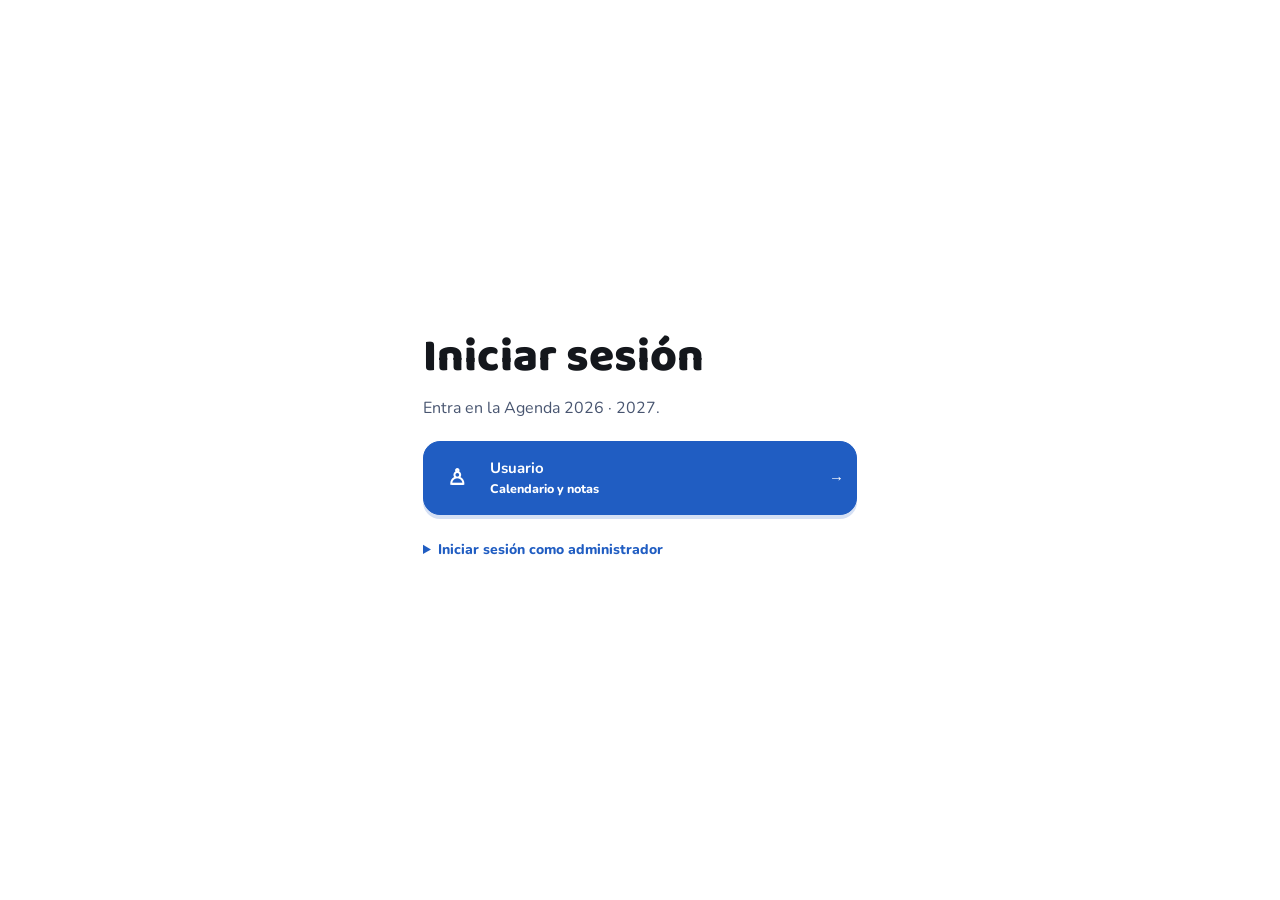
==== index.html @ b5e2aaa5 "Coloca los archivos de la agenda web en la raíz" ====
<!DOCTYPE html>
<html lang="es">
<head>
<meta charset="UTF-8">
<meta name="viewport" content="width=device-width, initial-scale=1.0, viewport-fit=cover">
<link rel="manifest" href="./manifest.webmanifest">
<link rel="apple-touch-icon" href="./icons/apple-touch-icon.png">
<meta name="theme-color" content="#F3F5FB">
<title>Agenda 2026 · 2027</title>
<link rel="preconnect" href="https://fonts.googleapis.com">
<link href="https://fonts.googleapis.com/css2?family=Baloo+2:wght@600;700;800&family=Nunito:wght@500;600;700;800;900&display=swap" rel="stylesheet">
<style>
  :root{
    --bg:#F3F5FB;
    --bg-2:#EAF1FC;
    --card:#FFFFFF;
    --ink:#14171C;
    --ink-soft:#767E8C;
    --border:#E8EAF1;
    --blue:#2E9EFF;
    --blue-dark:#1C86E6;
    --blue-tint:#DFF0FF;
    --yellow:#FFC94D;
    --red:#FF5B52;
    --green:#34C77B;
    --pink-tag-bg:#FFE2E0;
    --pink-tag-text:#D8493D;
    --green-tag-bg:#DCF6E7;
    --green-tag-text:#1E9A58;
    --r-pill:999px;
    --font-display:'Baloo 2', sans-serif;
    --font-body:'Nunito', sans-serif;
    color-scheme: light;
  }
  *{box-sizing:border-box; -webkit-tap-highlight-color: transparent;}
  html,body{margin:0;padding:0;height:100%;overflow:hidden;font-family:var(--font-body);}
  #app{
    position:relative; width:100%; height:100vh; height:100dvh; max-width:900px; margin:0 auto;
    background:var(--bg); overflow:hidden; box-shadow:0 0 60px rgba(20,30,50,.15);
  }
  .screen{
    position:absolute; inset:0; display:flex; flex-direction:column;
    opacity:0; pointer-events:none; transform:translateY(14px);
    transition:opacity .32s ease, transform .32s ease;
    padding: env(safe-area-inset-top) env(safe-area-inset-right) env(safe-area-inset-bottom) env(safe-area-inset-left);
  }
  .screen:not(.active){ visibility:hidden; }
  .screen.active{ opacity:1; pointer-events:auto; transform:translateY(0); }

  /* ---------- shared buttons ---------- */
  .btn-primary{
    font-family:var(--font-body); font-weight:800; font-size:15px; color:#fff;
    background:var(--blue); border:none; border-radius:var(--r-pill);
    padding:16px 22px; cursor:pointer; box-shadow:0 10px 22px rgba(46,158,255,.35);
    transition:transform .15s ease, background .15s ease;
  }
  .btn-primary:active{ transform:scale(.96); background:var(--blue-dark); }
  .btn-secondary{
    font-family:var(--font-body); font-weight:800; font-size:15px; color:var(--ink);
    background:#fff; border:1.5px solid var(--border); border-radius:var(--r-pill);
    padding:16px 22px; cursor:pointer; transition:transform .15s ease, background .15s ease;
  }
  .btn-secondary:active{ transform:scale(.96); background:var(--bg-2); }

  .round-btn{
    min-height:38px; padding:0 12px; border-radius:var(--r-pill); font:800 13px var(--font-body); color:#fff; border:none; cursor:pointer; flex-shrink:0;
    display:flex; align-items:center; justify-content:center;
    background:var(--blue); box-shadow:0 6px 16px rgba(46,158,255,.35);
    transition:transform .15s ease;
  }
  .round-btn:active{ transform:scale(.9); }
  .round-btn.light{ color:var(--ink); background:#fff; border:1.5px solid var(--border); box-shadow:none; }
  .tool-btn{
    min-height:34px; padding:0 9px; border-radius:var(--r-pill); font:800 12px var(--font-body); color:var(--ink); display:flex;align-items:center;justify-content:center;
    border:1.5px solid var(--border); background:#fff; cursor:pointer;
    transition:background .15s ease, transform .15s ease;
  }
  .tool-btn:active{ transform:scale(.92); }
  .tool-btn.on{ color:#fff; background:var(--blue); border-color:var(--blue); }

  /* ---------- PORTADA ---------- */
  #screen-portada{
    background: radial-gradient(120% 70% at 50% -10%, var(--bg-2) 0%, var(--bg) 60%);
    justify-content:center; align-items:center; position:relative;
    padding-top:calc(env(safe-area-inset-top) + 20px);
  }
  .portada-inner{ text-align:center; padding:0 30px; width:100%; position:relative; z-index:2; }
  .portada-eyebrow{
    font-family:var(--font-body); letter-spacing:.28em; text-transform:uppercase;
    font-size:11.5px; color:var(--ink-soft); margin-bottom:10px; font-weight:800;
  }
  .portada-title{
    font-family:var(--font-display); color:var(--ink); font-weight:800;
    font-size:clamp(36px, 10vw, 58px); line-height:1.02; margin:0;
  }
  .portada-title .years{
    display:block; color:var(--blue); font-size:.56em; margin-top:6px; font-weight:700;
  }
  .portada-sub{
    color:var(--ink-soft); font-size:14.5px; font-weight:600; margin-top:16px; margin-bottom:38px;
    font-family:var(--font-body);
  }
  .portada-grid{ display:grid; grid-template-columns:1fr 1fr; gap:14px; max-width:380px; margin:0 auto; }
  .portada-btn{
    font-family:var(--font-body); font-weight:800; font-size:15px;
    border:none; border-radius:var(--r-pill); padding:20px 10px; cursor:pointer;
    display:flex; flex-direction:column; align-items:center; gap:8px;
    transition: transform .15s ease;
  }
  .portada-btn:active{ transform:scale(.95); }
  .portada-btn.primary{ background:var(--blue); color:#fff; box-shadow:0 10px 24px rgba(46,158,255,.35); }
  .portada-btn.secondary{ background:#fff; color:var(--ink); border:1.5px solid var(--border); }

  /* ---------- CALENDARIO ---------- */
  #screen-calendario{
    background: radial-gradient(120% 70% at 50% -10%, var(--bg-2) 0%, var(--bg) 60%);
    padding: calc(env(safe-area-inset-top) + 18px) 18px 18px;
  }
  .cal-topbar{ display:flex; justify-content:space-between; align-items:center; margin-bottom:16px; }
  .cal-topbar-title{ color:var(--ink); font-family:var(--font-display); font-size:24px; font-weight:800; }
  .cal-card{
    background:var(--card); border-radius:28px; flex:1; min-height:0;
    display:flex; flex-direction:column; padding:18px 16px 14px;
    box-shadow:0 20px 46px rgba(20,30,50,.10); overflow:hidden;
  }
  .cal-controls{ display:flex; align-items:center; gap:10px; margin-bottom:14px; flex-wrap:wrap; }
  .month-picker{ display:flex; align-items:center; gap:4px; background:var(--bg-2); border-radius:var(--r-pill); padding:6px 8px; }
  .month-picker button{
    height:30px; padding:0 6px; border-radius:var(--r-pill); border:none; background:transparent; color:var(--ink); font:800 11px var(--font-body); cursor:pointer;
    display:flex; align-items:center; justify-content:center;
  }
  .month-picker button:active{ background:rgba(46,158,255,.15); }
  .month-name{
    font-family:var(--font-display); font-weight:700; font-size:21px; color:var(--ink);
    text-transform:lowercase; min-width:92px; text-align:center; cursor:pointer;
  }
  .year-pill{
    font-family:var(--font-body); font-weight:800; font-size:14.5px; color:#fff;
    background:var(--blue); border:none; border-radius:var(--r-pill); padding:10px 16px;
    cursor:pointer; display:flex; align-items:center; gap:6px; box-shadow:0 6px 14px rgba(46,158,255,.3);
  }
  .year-dropdown{
    position:absolute; margin-top:46px; background:#fff; border-radius:16px; border:1.5px solid var(--border);
    box-shadow:0 12px 30px rgba(20,30,50,.14); overflow:hidden; z-index:20; display:none;
  }
  .year-dropdown.open{ display:block; }
  .year-dropdown div{ padding:10px 22px; font-size:14px; font-weight:700; cursor:pointer; }
  .year-dropdown div:hover{ background:var(--bg-2); }

  .weekdays{ display:grid; grid-template-columns:repeat(7,1fr); margin-bottom:2px; }
  .weekdays span{
    text-align:center; font-size:10.5px; letter-spacing:.06em; color:var(--ink-soft);
    font-weight:800; padding-bottom:8px; text-transform:uppercase;
  }
  .days-grid{ display:grid; grid-template-columns:repeat(7,minmax(0,1fr)); grid-auto-rows:1fr; flex:1; gap:3px; overflow:auto; }
  .day-cell{
    border-radius:12px; padding:6px 5px; cursor:pointer; position:relative;
    display:flex; flex-direction:column; gap:3px; min-height:56px; background:transparent;
    transition:background .15s ease;
  }
  .day-cell:hover{ background:var(--bg-2); }
  .day-cell.outside .day-num{ color:#D2D6E0; }
  .day-num{
    font-size:13px; font-weight:800; color:var(--ink); width:22px; height:22px;
    display:flex; align-items:center; justify-content:center; border-radius:50%;
  }
  .day-cell.today .day-num{ border:1.5px solid var(--blue); }
  .day-cell.selected .day-num{ background:var(--blue); color:#fff; }
  .day-tag{
    font-size:9px; font-weight:800; border-radius:6px; padding:2px 5px;
    overflow:hidden; text-overflow:ellipsis; white-space:nowrap; line-height:1.4;
  }
  .tag-pink{ background:var(--pink-tag-bg); color:var(--pink-tag-text); }
  .tag-green{ background:var(--green-tag-bg); color:var(--green-tag-text); }

  /* ---------- DAY DETAIL ---------- */
  #screen-day{ background:var(--bg); padding: calc(env(safe-area-inset-top) + 18px) 20px 20px; }
  .day-topbar{ display:flex; align-items:center; gap:14px; margin-bottom:22px; }
  .day-title{ font-family:var(--font-display); font-size:28px; font-weight:800; color:var(--ink); text-transform:capitalize; }
  .day-sub{ font-size:12px; color:var(--ink-soft); letter-spacing:.05em; text-transform:uppercase; font-weight:800; }
  .day-list{ flex:1; overflow:auto; display:flex; flex-direction:column; gap:10px; }
  .day-item{
    background:#fff; border-radius:16px; padding:14px 16px; display:flex; align-items:center; gap:12px;
    box-shadow:0 4px 14px rgba(20,30,50,.05); border-left:4px solid var(--red);
  }
  .day-item.green{ border-left-color:var(--green); }
  .day-item .time{ font-weight:800; font-size:13px; color:var(--ink); min-width:52px; }
  .day-item .label{ font-size:14px; color:var(--ink); flex:1; font-weight:600; }
  .day-item .del{ border:none; background:transparent; color:#C7CDD9; cursor:pointer; font-size:16px; }
  .day-empty{ text-align:center; color:var(--ink-soft); font-size:14px; margin-top:40px; font-weight:600; }
  .add-row{ display:flex; gap:8px; margin-top:14px; }
  .add-row input{
    flex:1; border:1.5px solid var(--border); border-radius:var(--r-pill); padding:12px 18px; font-size:14px;
    font-family:var(--font-body); font-weight:600; background:#fff;
  }
  .add-row select{
    border:1.5px solid var(--border); border-radius:var(--r-pill); padding:0 12px; font-size:13px; background:#fff; font-weight:700;
  }

  /* ---------- NOTAS GALLERY ---------- */
  #screen-notas{ background:var(--bg); padding: calc(env(safe-area-inset-top) + 18px) 20px 20px; }
  .notas-topbar{ display:flex; justify-content:space-between; align-items:center; margin-bottom:18px; }
  .notas-title{ font-family:var(--font-display); font-size:26px; font-weight:800; color:var(--ink); }
  .notas-topbar-right{ display:flex; gap:10px; align-items:center; }
  .new-note-btn{
    background:var(--blue); color:#fff; border:none; border-radius:var(--r-pill); padding:12px 18px;
    font-weight:800; font-size:13.5px; cursor:pointer; box-shadow:0 8px 18px rgba(46,158,255,.32);
  }
  .notas-grid{ display:grid; grid-template-columns:repeat(2,1fr); gap:14px; overflow:auto; padding-bottom:10px; flex:1; align-content:start; }
  .note-card{
    border:0; padding:0; font:inherit; text-align:left; border-radius:18px; overflow:hidden; cursor:pointer; box-shadow:0 6px 16px rgba(20,30,50,.07);
    background:#fff; display:flex; flex-direction:column; transition:transform .15s ease;
  }
  .note-card:active{ transform:scale(.97); }
  .note-thumb{ width:100%; height:120px; position:relative; overflow:hidden; }
  .note-thumb img{ width:100%; height:100%; object-fit:cover; display:block; }
  .note-meta{ min-width:0; max-width:100%; padding:10px 12px 12px; }
  .note-meta .t{ font-size:13px; font-weight:800; color:var(--ink); margin-bottom:2px; white-space:nowrap; overflow:hidden; text-overflow:ellipsis; }
  .note-meta .d{ font-size:10.5px; color:var(--ink-soft); font-weight:700; }
  .notas-empty{ text-align:center; color:var(--ink-soft); font-size:14px; margin-top:60px; grid-column:1/-1; font-weight:600; }

  /* ---------- NOTE EDITOR ---------- */
  #screen-editor{ background:var(--bg); }
  .editor-topbar{
    display:flex; align-items:center; gap:10px; padding:calc(env(safe-area-inset-top) + 14px) 16px 10px;
    background:rgba(255,255,255,.75); backdrop-filter:blur(10px); border-bottom:1px solid var(--border);
  }
  .editor-title-input{
    flex:1; border:none; background:transparent; font-family:var(--font-display); font-size:19px;
    font-weight:700; color:var(--ink); outline:none;
  }
  .save-btn{
    margin-left:auto; background:var(--blue); color:#fff; border:none; border-radius:var(--r-pill);
    padding:10px 18px; font-weight:800; font-size:13px; cursor:pointer; flex-shrink:0;
  }
  .editor-toolbar{
    display:grid; grid-template-columns:auto 1fr; align-items:center; gap:10px;
    padding:9px 14px; background:rgba(255,255,255,.75);
    backdrop-filter:blur(10px); border-bottom:1px solid var(--border);
  }
  .toolbar-undo{ display:flex; gap:6px; flex-shrink:0; }
  .toolbar-main{ display:flex; flex-wrap:wrap; justify-content:center; align-items:center; gap:8px; row-gap:8px; }
  .tool-group{ display:flex; flex-direction:column; align-items:center; gap:4px; flex-shrink:0; }
  .tool-dot{
    width:14px; height:14px; border-radius:50%; cursor:pointer;
    border:1.5px solid #fff; box-shadow:0 0 0 1.5px var(--border); flex-shrink:0;
  }
  .type-row{ display:flex; gap:10px; margin-bottom:18px; }
  .type-opt{
    flex:1; border:1.5px solid var(--border); border-radius:14px; padding:12px 6px; text-align:center;
    cursor:pointer; font-weight:800; font-size:12px; color:var(--ink); background:#fff;
  }
  .type-opt.active{ border-color:var(--blue); background:var(--blue-tint); color:var(--blue-dark); }
  .slider-row{ display:flex; align-items:center; gap:12px; margin-bottom:18px; }
  .slider-row input[type=range]{ flex:1; accent-color:var(--blue); height:20px; }
  .slider-preview{ width:26px; height:26px; border-radius:50%; background:var(--ink); flex-shrink:0; }
  .slider-value{ font-size:12px; font-weight:700; color:var(--ink-soft); min-width:36px; text-align:right; }
  .color-chip{
    display:flex; align-items:center; gap:10px; width:100%; border:1.5px solid var(--border);
    border-radius:14px; padding:10px 14px; background:#fff; cursor:pointer;
    font-family:var(--font-body); font-weight:700; font-size:13px; color:var(--ink);
  }
  .color-chip-swatch{ width:22px; height:22px; border-radius:6px; border:1px solid rgba(0,0,0,.08); flex-shrink:0; }
  .cp-square-wrap{ position:relative; margin-bottom:14px; border-radius:12px; overflow:hidden; }
  #cpSquare{ display:block; width:100%; height:150px; cursor:crosshair; }
  .cp-square-thumb{
    position:absolute; width:16px; height:16px; border-radius:50%; border:2.5px solid #fff;
    box-shadow:0 0 0 1.5px rgba(0,0,0,.35), 0 1px 4px rgba(0,0,0,.3); transform:translate(-50%,-50%); pointer-events:none;
  }
  .cp-hue-row{ display:flex; align-items:center; gap:12px; margin-bottom:16px; }
  .cp-eyedrop{
    min-height:34px; padding:0 9px; border-radius:var(--r-pill); font:800 11px var(--font-body); border:1.5px solid var(--border); background:#fff;
    display:flex; align-items:center; justify-content:center; cursor:pointer; flex-shrink:0;
  }
  .cp-hue-slider{
    flex:1; height:14px; border-radius:7px; -webkit-appearance:none; appearance:none;
    background:linear-gradient(to right, red, #ff0, #0f0, #0ff, #00f, #f0f, red);
  }
  .cp-hue-slider::-webkit-slider-thumb{
    -webkit-appearance:none; width:22px; height:22px; border-radius:50%; background:#fff;
    border:2.5px solid #fff; box-shadow:0 0 0 1.5px rgba(0,0,0,.35), 0 1px 4px rgba(0,0,0,.3); cursor:pointer;
  }
  .cp-rgb-row{ display:flex; gap:10px; }
  .cp-rgb-field{ flex:1; display:flex; flex-direction:column; align-items:center; gap:4px; }
  .cp-rgb-field input{
    width:100%; text-align:center; border:1.5px solid var(--border); border-radius:10px; padding:8px 4px;
    font-family:var(--font-body); font-weight:700; font-size:14px; color:var(--ink);
  }
  .cp-rgb-field label{ font-size:10.5px; letter-spacing:.06em; color:var(--ink-soft); font-weight:700; }
  .canvas-wrap{ position:relative; flex:1; overflow:hidden; }
  #noteCanvas{ position:absolute; inset:0; width:100%; height:100%; touch-action:none; }
  .sel-overlay{ position:absolute; inset:0; pointer-events:none; }
  .sel-marquee{ position:absolute; border:2px dashed var(--blue); background:rgba(46,158,255,.08); border-radius:8px; }
  .sel-marquee.circle{ border-radius:50%; }
  .stickies-layer{ position:absolute; inset:0; pointer-events:none; }
  .sticky{ position:absolute; touch-action:none; cursor:grab; }
  .sticky:active{ cursor:grabbing; }
  .sticky.selected{ outline:2.5px solid var(--blue); outline-offset:2px; }
  .sticky-tab{ border-radius:5px; opacity:.55; box-shadow:0 3px 8px rgba(0,0,0,.12); pointer-events:auto; }
  .sticky-square{ border-radius:6px; box-shadow:0 6px 16px rgba(0,0,0,.16); padding:10px; pointer-events:auto; transform:rotate(-1.2deg); }
  .sticky-square .sticky-text{ width:100%; height:100%; outline:none; font-family:var(--font-body); font-size:13px; color:rgba(20,23,28,.82); font-weight:600; overflow:hidden; cursor:text; }
  .sticky-del{
    position:absolute; top:-8px; right:-8px; min-height:20px; padding:0 6px; border-radius:var(--r-pill);
    background:#fff; border:1px solid var(--border); font:800 10px var(--font-body); line-height:18px; text-align:center;
    cursor:pointer; display:none; pointer-events:auto; color:var(--ink-soft); z-index:2;
  }
  .sticky-resize{
    position:absolute; right:-7px; bottom:-7px; width:18px; height:18px; border-radius:50%;
    background:#fff; border:1.5px solid var(--border); cursor:nwse-resize; display:none; pointer-events:auto;
    touch-action:none; z-index:2;
  }
  .sticky:hover .sticky-del, .sticky.dragging .sticky-del, .sticky.selected .sticky-del{ display:block; }
  .sticky:hover .sticky-resize, .sticky.dragging .sticky-resize, .sticky.selected .sticky-resize{ display:block; }
  .sel-del-btn{
    position:absolute; min-height:26px; padding:0 6px; border-radius:var(--r-pill); background:#fff; border:1.5px solid var(--blue);
    color:var(--blue); display:flex; align-items:center; justify-content:center; cursor:pointer; font-size:13px; font-weight:800;
    pointer-events:auto; box-shadow:0 3px 8px rgba(20,30,50,.2); transform:translate(-50%,-50%);
  }
  .text-layer{ position:absolute; inset:0; pointer-events:none; }
  .text-box{
    position:absolute; min-width:60px; min-height:24px; outline:none; font-size:16px;
    color:var(--ink); font-family:var(--font-body); font-weight:600; pointer-events:auto; padding:2px 4px; border-radius:4px;
  }
  .text-box:focus{ background:rgba(255,255,255,.5); }

  .panel{
    position:absolute; bottom:0; left:0; right:0; background:#fff; border-radius:24px 24px 0 0;
    box-shadow:0 -8px 30px rgba(20,30,50,.15); padding:18px 18px calc(env(safe-area-inset-bottom) + 18px);
    transform:translateY(100%); transition:transform .28s ease; z-index:30;
  }
  .panel.open{ transform:translateY(0); }
  .panel h4{ margin:0 0 12px; font-size:13px; letter-spacing:.05em; text-transform:uppercase; color:var(--ink-soft); font-weight:800; }
  .swatch-row{ display:flex; gap:12px; margin-bottom:18px; flex-wrap:wrap; }
  .swatch{ width:38px; height:38px; border-radius:50%; cursor:pointer; border:2px solid transparent; }
  .swatch.active{ border-color:var(--blue); }
  .template-row{ display:flex; gap:12px; }
  .template-opt{ width:64px; height:80px; border-radius:14px; border:2px solid var(--border); cursor:pointer; overflow:hidden; position:relative; background:#fff; }
  .template-opt.active{ border-color:var(--blue); }
  .template-opt.lines::before{ content:''; position:absolute; inset:10px 6px; background-image:repeating-linear-gradient(to bottom, transparent, transparent 10px, #d8dbe4 10px, #d8dbe4 11px); }
  .template-opt.grid::before{ content:''; position:absolute; inset:10px 6px; background-image:repeating-linear-gradient(to bottom, transparent, transparent 10px, #d8dbe4 10px, #d8dbe4 11px), repeating-linear-gradient(to right, transparent, transparent 10px, #d8dbe4 10px, #d8dbe4 11px); }
  .template-opt.dots::before{ content:''; position:absolute; inset:10px 6px; background-image:radial-gradient(#d8dbe4 1px, transparent 1.5px); background-size:11px 11px; }
  .panel-close{
    position:absolute; top:-18px; right:18px; width:36px; height:36px; border-radius:50%;
    background:#fff; box-shadow:0 4px 14px rgba(20,30,50,.15); border:none; display:flex; align-items:center; justify-content:center; cursor:pointer;
  }


  ::-webkit-scrollbar{ display:none; }
  .add-row input, .editor-title-input, .cp-hue-slider{ min-width:0; }
  .panel-close{ width:auto; padding-inline:9px; font:800 12px var(--font-body); }
  .day-item .del{ color:var(--ink-soft); font:800 12px var(--font-body); }
  @media (max-width:640px){
    .editor-toolbar{ grid-template-columns:minmax(0,1fr); padding-inline:8px; }
    .toolbar-main{ flex-wrap:nowrap; justify-content:flex-start; overflow-x:auto; padding:3px 2px; }
    .toolbar-main > button{ flex-shrink:0; }
  }
  .day-cell{ border:0; font:inherit; text-align:left; }
  .day-cell:disabled{ cursor:default; }
  @media (max-width:480px){
    .editor-toolbar{ gap:4px; }
    .day-cell{ padding:4px 2px; min-height:42px; }
    .day-tag{ padding-inline:2px; }
  }
</style>
</head>
<body>
<div id="app">

  <!-- PORTADA -->
  <div class="screen active" id="screen-portada">
    <div class="portada-inner">
      <div class="portada-eyebrow">Cuaderno personal</div>
      <h1 class="portada-title">AGENDA<span class="years">2026 · 2027</span></h1>
      <div class="portada-sub">Planifica, recuerda y avanza a tu ritmo</div>
      <div class="portada-grid">
        <button class="portada-btn primary" onclick="goTo('calendario')">Calendario</button>
        <button class="portada-btn primary" onclick="goTo('notas')">Notas</button>
      </div>
    </div>
  </div>

  <!-- CALENDARIO -->
  <div class="screen" id="screen-calendario">
    <div class="cal-topbar">
      <div class="cal-topbar-title">Calendario</div>
      <button class="round-btn" onclick="goTo('portada')" title="Volver a la portada">Portada</button>
    </div>
    <div class="cal-card">
      <div class="cal-controls" style="position:relative;">
        <div class="month-picker">
          <button onclick="shiftMonth(-1)">Anterior</button>
          <div class="month-name" id="monthName" onclick="toggleYearDrop()">enero</div>
          <button onclick="shiftMonth(1)">Siguiente</button>
        </div>
        <button class="year-pill" onclick="toggleYearDrop()">
          <span id="yearLabel">2026</span>
        </button>
        <div class="year-dropdown" id="yearDrop"></div>
      </div>
      <div class="weekdays">
        <span>LUN</span><span>MAR</span><span>MIÉ</span><span>JUE</span><span>VIE</span><span>SÁB</span><span>DOM</span>
      </div>
      <div class="days-grid" id="daysGrid"></div>
    </div>
  </div>

  <!-- DAY DETAIL -->
  <div class="screen" id="screen-day">
    <div class="day-topbar">
      <button class="round-btn light" onclick="goTo('calendario')">Volver</button>
      <div>
        <div class="day-sub" id="daySub">Enero 2026</div>
        <div class="day-title" id="dayTitle">Jueves 8</div>
      </div>
    </div>
    <div class="day-list" id="dayList"></div>
    <form class="add-row" onsubmit="event.preventDefault(); addDayItem()">
      <input type="text" id="newItemText" aria-label="Tarea o evento" maxlength="240" required placeholder="Añade una tarea o evento...">
      <select id="newItemColor" aria-label="Color"><option value="pink">Rojo</option><option value="green">Verde</option></select>
      <button class="round-btn" type="submit" aria-label="Añadir">Añadir</button>
    </form>
  </div>

  <!-- NOTAS GALLERY -->
  <div class="screen" id="screen-notas">
    <div class="notas-topbar">
      <div class="notas-title">Notas</div>
      <div class="notas-topbar-right">
        <button class="new-note-btn" onclick="createNote()">Nueva nota</button>
        <button class="round-btn" onclick="goTo('portada')">Portada</button>
      </div>
    </div>
    <div class="notas-grid" id="notasGrid"></div>
  </div>

  <!-- NOTE EDITOR -->
  <div class="screen" id="screen-editor">
    <div class="editor-topbar">
      <button class="round-btn" onclick="closeEditor()">Volver</button>
      <input class="editor-title-input" id="editorTitle" placeholder="Título de la nota">
      <button class="save-btn" onclick="saveNote()">Guardar</button>
    </div>
    <div class="editor-toolbar">
      <div class="toolbar-undo">
        <button class="tool-btn" id="btnUndo" onclick="doUndo()" title="Deshacer">Deshacer</button>
        <button class="tool-btn" id="btnRedo" onclick="doRedo()" title="Rehacer">Rehacer</button>
      </div>
      <div class="toolbar-main">
        <div class="tool-group">
          <button type="button" class="tool-btn on" id="tool-pen" onclick="selectPenTool()" title="Lápiz / Bolígrafo / Pincel">Trazo</button>
          <div class="tool-dot" id="penColorDot" onclick="openPenPanel()" title="Ajustes del trazo"></div>
        </div>
        <div class="tool-group">
          <button type="button" class="tool-btn" id="tool-highlighter" onclick="selectHighlighterTool()" title="Subrayador">Subrayar</button>
          <div class="tool-dot" id="hlColorDot" onclick="openHighlighterPanel()" title="Color del subrayador"></div>
        </div>
        <div class="tool-group">
          <button type="button" class="tool-btn" id="tool-select" onclick="selectSelectTool()" title="Seleccionar y mover">Seleccionar</button>
        </div>
        <div class="tool-group">
          <button type="button" class="tool-btn" id="tool-posittab" onclick="selectPositTabTool()" title="Posit fino transparente">Posit fino</button>
          <div class="tool-dot" id="tabColorDot" onclick="openPositTabPanel()" title="Color del posit"></div>
        </div>
        <div class="tool-group">
          <button type="button" class="tool-btn" id="tool-positsquare" onclick="selectPositSquareTool()" title="Posit cuadrado">Posit cuadrado</button>
          <div class="tool-dot" id="squareColorDot" onclick="openPositSquarePanel()" title="Color del posit"></div>
        </div>
        <button type="button" class="tool-btn" id="tool-eraser" onclick="setTool('eraser')" title="Borrar">Borrar</button>
        <button type="button" class="tool-btn" id="tool-text" onclick="setTool('text')" title="Texto">Texto</button>
        <button type="button" class="tool-btn" onclick="clearCanvas()" title="Vaciar dibujo y texto (el fondo y la plantilla no se tocan)">Vaciar</button>
        <button type="button" class="tool-btn" onclick="openPanel()" title="Fondo y plantilla">Papel</button>
      </div>
    </div>
    <div class="canvas-wrap" id="canvasWrap">
      <canvas id="noteCanvas"></canvas>
      <div class="sel-overlay" id="selOverlay"></div>
      <div class="stickies-layer" id="stickiesLayer"></div>
      <div class="text-layer" id="textLayer"></div>
    </div>
    <div class="panel" id="penPanel">
      <button class="panel-close" onclick="closePenPanel()">Cerrar</button>
      <h4>Tipo de trazo</h4>
      <div class="type-row" id="penTypeRow"></div>
      <h4>Grosor</h4>
      <div class="slider-row">
        <input type="range" id="penWidthSlider" min="1" max="26" step="1">
        <div class="slider-preview" id="penWidthPreview"></div>
      </div>
      <h4>Transparencia</h4>
      <div class="slider-row">
        <input type="range" id="penAlphaSlider" min="10" max="100" step="5">
        <div class="slider-value" id="penAlphaValue">100%</div>
      </div>
      <h4>Color</h4>
      <button class="color-chip" id="penColorChip" onclick="openColorPicker('pen')">
        <span class="color-chip-swatch" id="penChipSwatch"></span>
        <span id="penChipHex">#14171C</span>
      </button>
    </div>
    <div class="panel" id="highlighterPanel">
      <button class="panel-close" onclick="closeHighlighterPanel()">Cerrar</button>
      <h4>Color del subrayador</h4>
      <button class="color-chip" id="hlColorChip" onclick="openColorPicker('highlighter')">
        <span class="color-chip-swatch" id="hlChipSwatch"></span>
        <span id="hlChipHex">#FFF176</span>
      </button>
    </div>
    <div class="panel" id="positTabPanel">
      <button class="panel-close" onclick="closePositTabPanel()">Cerrar</button>
      <h4>Color rápido</h4>
      <div class="swatch-row" id="tabColorRow"></div>
      <h4>Color personalizado</h4>
      <button class="color-chip" id="tabColorChip" onclick="openColorPicker('tab')">
        <span class="color-chip-swatch" id="tabChipSwatch"></span>
        <span id="tabChipHex">#FFD166</span>
      </button>
    </div>
    <div class="panel" id="positSquarePanel">
      <button class="panel-close" onclick="closePositSquarePanel()">Cerrar</button>
      <h4>Color rápido</h4>
      <div class="swatch-row" id="squareColorRow"></div>
      <h4>Color personalizado</h4>
      <button class="color-chip" id="squareColorChip" onclick="openColorPicker('square')">
        <span class="color-chip-swatch" id="squareChipSwatch"></span>
        <span id="squareChipHex">#FFF59D</span>
      </button>
    </div>
    <div class="panel" id="colorPickerPanel">
      <button class="panel-close" onclick="closeColorPicker()">Cerrar</button>
      <div class="cp-square-wrap">
        <canvas id="cpSquare" width="280" height="150"></canvas>
        <div class="cp-square-thumb" id="cpSquareThumb"></div>
      </div>
      <div class="cp-hue-row">
        <button class="cp-eyedrop" id="cpEyedrop" title="Cuentagotas">Cuentagotas</button>
        <input type="range" id="cpHue" class="cp-hue-slider" min="0" max="360" value="0">
      </div>
      <div class="cp-rgb-row">
        <div class="cp-rgb-field"><input type="number" id="cpR" min="0" max="255"><label>R</label></div>
        <div class="cp-rgb-field"><input type="number" id="cpG" min="0" max="255"><label>G</label></div>
        <div class="cp-rgb-field"><input type="number" id="cpB" min="0" max="255"><label>B</label></div>
      </div>
      <button class="save-btn" style="width:100%; margin-top:14px; justify-content:center;" onclick="applyPickedColor()">Usar este color</button>
    </div>
    <div class="panel" id="stylePanel">
      <button class="panel-close" onclick="closePanel()">Cerrar</button>
      <h4>Color de fondo</h4>
      <div class="swatch-row" id="swatchRow"></div>
      <h4>Plantilla</h4>
      <div class="template-row" id="templateRow"></div>
    </div>
  </div>


</div>

<script>
/* ---------- navigation ---------- */
function goTo(name){
  document.querySelectorAll('.screen').forEach(s => s.classList.remove('active'));
  document.getElementById('screen-' + name).classList.add('active');
}

/* ---------- calendar state ---------- */
const MONTHS = ['enero','febrero','marzo','abril','mayo','junio','julio','agosto','septiembre','octubre','noviembre','diciembre'];
const today = new Date();
let curYear = today.getFullYear(), curMonth = today.getMonth();
let selectedKey = null;

function loadData(key, fallback){
  try {
    return JSON.parse(localStorage.getItem('agenda.' + key)) ?? fallback;
  } catch {
    return fallback;
  }
}
function storeData(key, value){
  try {
    localStorage.setItem('agenda.' + key, JSON.stringify(value, (name, item) => name === 'el' ? undefined : item));
    return true;
  } catch {
    alert('No se han podido guardar los cambios. Comprueba el espacio disponible y los permisos de almacenamiento.');
    return false;
  }
}
let events = loadData('events', {});

function toggleYearDrop(){
  const d = document.getElementById('yearDrop');
  if(d.classList.contains('open')){ d.classList.remove('open'); return; }
  d.innerHTML = '';
  const startYear = Math.min(2025, curYear - 2);
  const endYear = Math.max(2028, curYear + 2);
  for(let y = startYear; y <= endYear; y++){
    const el = document.createElement('div');
    el.textContent = y;
    el.onclick = ()=>{ curYear = y; renderCalendar(); d.classList.remove('open'); };
    d.appendChild(el);
  }
  d.classList.add('open');
}
document.addEventListener('click', e=>{
  const drop = document.getElementById('yearDrop');
  if(drop && !e.target.closest('.year-pill') && !e.target.closest('.month-name')) drop.classList.remove('open');
});

function shiftMonth(dir){
  curMonth += dir;
  if(curMonth < 0){ curMonth = 11; curYear--; }
  if(curMonth > 11){ curMonth = 0; curYear++; }
  renderCalendar();
}

function renderCalendar(){
  document.getElementById('monthName').textContent = MONTHS[curMonth];
  document.getElementById('yearLabel').textContent = curYear;
  const grid = document.getElementById('daysGrid');
  grid.innerHTML = '';

  const firstDay = new Date(curYear, curMonth, 1);
  let startOffset = firstDay.getDay() - 1;
  if(startOffset < 0) startOffset = 6;
  const daysInMonth = new Date(curYear, curMonth+1, 0).getDate();
  const daysInPrev = new Date(curYear, curMonth, 0).getDate();

  const today = new Date();
  const cells = [];
  for(let i=startOffset; i>0; i--) cells.push({d: daysInPrev - i + 1, outside:true});
  for(let d=1; d<=daysInMonth; d++) cells.push({d, outside:false});
  let nd = 1;
  while(cells.length % 7 !== 0 || cells.length < 42) cells.push({d: nd++, outside:true});

  cells.forEach(c=>{
    const div = document.createElement('button');
    div.type = 'button';
    div.disabled = c.outside;
    div.className = 'day-cell' + (c.outside ? ' outside' : '');
    const key = curYear + '-' + curMonth + '-' + c.d;
    const isToday = !c.outside && curYear===today.getFullYear() && curMonth===today.getMonth() && c.d===today.getDate();
    if(isToday) div.classList.add('today');
    if(!c.outside && key === selectedKey) div.classList.add('selected');

    const num = document.createElement('div');
    num.className = 'day-num';
    num.textContent = c.d;
    div.appendChild(num);

    if(!c.outside && events[key]){
      events[key].slice(0,2).forEach(ev=>{
        const tag = document.createElement('div');
        tag.className = 'day-tag tag-' + ev.color;
        tag.textContent = ev.label;
        div.appendChild(tag);
      });
    }
    if(!c.outside){
      div.onclick = ()=>{ selectedKey = key; renderCalendar(); openDay(curYear, curMonth, c.d); };
    }
    grid.appendChild(div);
  });
}

function openDay(y, m, d){
  document.getElementById('daySub').textContent = MONTHS[m][0].toUpperCase()+MONTHS[m].slice(1) + ' ' + y;
  const date = new Date(y,m,d);
  const wk = ['domingo','lunes','martes','miércoles','jueves','viernes','sábado'][date.getDay()];
  document.getElementById('dayTitle').textContent = wk.charAt(0).toUpperCase()+wk.slice(1) + ' ' + d;
  window._curDayKey = y+'-'+m+'-'+d;
  renderDayList();
  goTo('day');
}

function renderDayList(){
  const list = document.getElementById('dayList');
  list.innerHTML = '';
  const items = events[window._curDayKey] || [];
  if(items.length === 0){
    list.innerHTML = '<div class="day-empty">Nada por aquí todavía. Añade tu primera tarea o evento.</div>';
    return;
  }
  items.forEach((it, idx)=>{
    const row = document.createElement('div');
    row.className = 'day-item' + (it.color==='green' ? ' green' : '');
    row.innerHTML = '<div class="time"></div><div class="label"></div><button class="del" type="button" aria-label="Eliminar">Eliminar</button>';
    row.querySelector('.time').textContent = it.time || '';
    row.querySelector('.label').textContent = it.label;
    row.querySelector('button').onclick = () => delDayItem(idx);
    list.appendChild(row);
  });
}
function addDayItem(){
  const text = document.getElementById('newItemText');
  const color = document.getElementById('newItemColor').value;
  if(!text.value.trim()) return;
  const now = new Date();
  const time = now.getHours().toString().padStart(2,'0')+':'+now.getMinutes().toString().padStart(2,'0');
  const key = window._curDayKey;
  const next = {...events, [key]: [...(events[key] || []), {time, label:text.value.trim(), color}]};
  if(!storeData('events', next)) return;
  events = next;
  text.value = '';
  renderDayList();
  renderCalendar();
}
function delDayItem(idx){
  const key = window._curDayKey;
  const next = {...events, [key]: events[key].filter((_, index) => index !== idx)};
  if(!storeData('events', next)) return;
  events = next;
  renderDayList();
  renderCalendar();
}
renderCalendar();

/* ---------- NOTAS ---------- */
let notes = loadData('notes', []);
let noteIdCounter = notes.reduce((highest, note) => Math.max(highest, note.id), 0) + 1;
let currentNote = null;

function renderNotasGrid(){
  const grid = document.getElementById('notasGrid');
  grid.innerHTML = '';
  if(notes.length === 0){
    grid.innerHTML = '<div class="notas-empty">Todavía no tienes notas.<br>Pulsa «Nueva nota» para empezar.</div>';
    return;
  }
  notes.slice().reverse().forEach(n=>{
    const card = document.createElement('button');
    card.type = 'button';
    card.className = 'note-card';
    card.onclick = ()=> openNote(n.id);
    card.innerHTML = '<div class="note-thumb"></div><div class="note-meta"><div class="t"></div><div class="d"></div></div>';
    const thumbnail = card.querySelector('.note-thumb');
    thumbnail.style.background = n.bg;
    if(n.thumb){
      const image = document.createElement('img');
      image.alt = '';
      image.src = n.thumb;
      thumbnail.appendChild(image);
    }
    card.querySelector('.t').textContent = n.title || 'Sin título';
    card.querySelector('.d').textContent = n.dateLabel;
    grid.appendChild(card);
  });
}
function createNote(){
  const n = {
    id: noteIdCounter++, title:'', bg: PAPER_COLORS[0].value, template:'blank', thumb:'',
    strokes: [], texts: [], dateLabel: new Date().toLocaleDateString('es-ES', {day:'numeric', month:'short'})
  };
  notes.push(n);
  openNote(n.id);
}
function openNote(id){
  currentNote = notes.find(n=>n.id===id);
  document.getElementById('editorTitle').value = currentNote.title || '';
  currentTool = 'pen';
  undoStack = [];
  redoStack = [];
  updateUndoRedoButtons();
  selectedStickyId = null;
  goTo('editor');
  requestAnimationFrame(()=>{
    setupCanvas(); applyBackground(); redrawStrokes(); rebuildTextLayer(); rebuildStickiesLayer(); updateToolButtons();
  });
}
function closeEditor(){ saveNote(); }
function saveNote(silent){
  if(!currentNote) return;
  currentNote.title = document.getElementById('editorTitle').value;
  commitIfFloating();
  if(canvas && canvas.width && canvas.height){
    const preview = document.createElement('canvas');
    const scale = Math.min(240 / canvas.width, 160 / canvas.height, 1);
    preview.width = Math.max(1, Math.round(canvas.width * scale));
    preview.height = Math.max(1, Math.round(canvas.height * scale));
    preview.getContext('2d').drawImage(canvas, 0, 0, preview.width, preview.height);
    currentNote.thumb = preview.toDataURL('image/png');
  }
  if(!storeData('notes', notes)) return;
  renderNotasGrid();
  if(!silent){
    closeAllToolPanels();
    goTo('notas');
  }
}

/* ---------- canvas drawing ---------- */
let canvas, ctx, drawing = false, currentTool = 'pen';
const PAPER_COLORS = [
  {name:'Blanco', value:'#FFFFFF'}, {name:'Crema', value:'#FBF7EF'}, {name:'Cielo', value:'#DFF0FF'},
  {name:'Menta', value:'#E1F7EC'}, {name:'Rosa', value:'#FFE9E7'}, {name:'Sol', value:'#FFF3D6'}
];
const TEMPLATES = ['blank','lines','grid','dots'];

const PEN_TYPES = [
  {id:'lapiz', label:'Lápiz', width:1.6, alpha:0.75},
  {id:'boli', label:'Bolígrafo', width:2.6, alpha:1},
  {id:'pincel', label:'Pincel', width:8, alpha:0.9}
];
const STICKY_TAB_COLORS = ['#FFD166','#FF8FA3','#8ECDDD','#B8E986','#C9A7EB'];
const STICKY_SQUARE_COLORS = ['#FFF59D','#FFAB91','#A5D6A7','#90CAF9','#F48FB1'];

let currentPenType = 'boli';
let currentPenColor = '#14171C';
let currentPenWidth = 2.6;
let currentPenAlpha = 1;
let currentHLColor = '#FFF176';
let currentTabColor = STICKY_TAB_COLORS[0];
let currentSquareColor = STICKY_SQUARE_COLORS[0];
let selectedStickyId = null;

// selection/move tool state
let selMode = 'idle'; // idle | drawing | dragging | floating
let selStart = null, selBox = null, dragAnchor = null;
let floatingDX = 0, floatingDY = 0;
let liftedStrokeRefs = [], liftedTextRefs = [];

// undo/redo
let undoStack = [], redoStack = [];
function snapshotState(){
  return JSON.stringify({
    strokes: currentNote.strokes,
    texts: (currentNote.texts||[]).map(t=>({x:t.x,y:t.y,text:t.text})),
    stickies: (currentNote.stickies||[]).map(s=>({id:s.id,type:s.type,x:s.x,y:s.y,w:s.w,h:s.h,color:s.color,text:s.text}))
  });
}
function pushUndoSnapshot(){
  undoStack.push(snapshotState());
  if(undoStack.length>40) undoStack.shift();
  redoStack = [];
  updateUndoRedoButtons();
}
function restoreSnapshot(json){
  const data = JSON.parse(json);
  currentNote.strokes = data.strokes;
  currentNote.texts = data.texts;
  currentNote.stickies = data.stickies;
  liftedStrokeRefs = []; liftedTextRefs = []; selMode = 'idle'; selBox = null;
  redrawStrokes(); rebuildTextLayer(); rebuildStickiesLayer(); renderSelOverlay();
}
function doUndo(){
  if(!undoStack.length) return;
  redoStack.push(snapshotState());
  restoreSnapshot(undoStack.pop());
  updateUndoRedoButtons();
}
function doRedo(){
  if(!redoStack.length) return;
  undoStack.push(snapshotState());
  restoreSnapshot(redoStack.pop());
  updateUndoRedoButtons();
}
function updateUndoRedoButtons(){
  const u = document.getElementById('btnUndo'), r = document.getElementById('btnRedo');
  if(u) u.style.opacity = undoStack.length ? '1' : '.35';
  if(r) r.style.opacity = redoStack.length ? '1' : '.35';
}

function setupCanvas(){
  canvas = document.getElementById('noteCanvas');
  ctx = canvas.getContext('2d');
  const wrap = document.getElementById('canvasWrap');
  canvas.width = wrap.clientWidth * 2;
  canvas.height = wrap.clientHeight * 2;
  canvas.style.width = wrap.clientWidth + 'px';
  canvas.style.height = wrap.clientHeight + 'px';
  ctx.setTransform(1,0,0,1,0,0);
  ctx.scale(2,2);
  ctx.lineCap = 'round'; ctx.lineJoin = 'round';
  selMode = 'idle'; selBox = null; liftedStrokeRefs = []; liftedTextRefs = []; floatingDX = 0; floatingDY = 0;
  renderSelOverlay();

  canvas.onpointerdown = e=>{
    if(selectedStickyId) deselectStickies();
    const p = getPos(e);
    if(currentTool === 'text' || currentTool === 'posittab' || currentTool === 'positsquare') return;
    if(currentTool === 'select'){ handleSelectDown(p); return; }
    drawing = true;
    pushUndoSnapshot();
    let strokeObj;
    if(currentTool === 'highlighter'){
      strokeObj = {tool:'highlighter', color: currentHLColor, width:16, alpha:0.38, points:[p]};
    } else if(currentTool === 'eraser'){
      strokeObj = {tool:'eraser', width:24, points:[p]};
    } else {
      strokeObj = {tool:'pen', color: currentPenColor, width: currentPenWidth, alpha: currentPenAlpha, points:[p]};
    }
    currentNote.strokes.push(strokeObj);
    canvas.setPointerCapture(e.pointerId);
    redrawStrokes();
  };
  canvas.onpointermove = e=>{
    const p = getPos(e);
    if(currentTool === 'select'){ handleSelectMove(p); return; }
    if(!drawing) return;
    currentNote.strokes[currentNote.strokes.length-1].points.push(p);
    redrawStrokes();
  };
  canvas.onpointerup = e=>{
    if(currentTool === 'select'){ handleSelectUp(); return; }
    drawing = false;
  };
  canvas.onpointercancel = canvas.onpointerup;
  canvas.onpointerleave = ()=>{ if(currentTool !== 'select') drawing = false; };
  canvas.onclick = e=>{
    const wrap = document.getElementById('canvasWrap').getBoundingClientRect();
    const x = e.clientX - wrap.left, y = e.clientY - wrap.top;
    if(currentTool === 'text'){ pushUndoSnapshot(); addTextBox(x,y,''); }
    else if(currentTool === 'posittab'){ addSticky('tab', x, y); }
    else if(currentTool === 'positsquare'){ addSticky('square', x, y); }
  };
}
function getPos(e){ const r = canvas.getBoundingClientRect(); return {x: e.clientX - r.left, y: e.clientY - r.top}; }

function drawStroke(s, dx, dy){
  ctx.save();
  if(s.tool === 'eraser'){
    ctx.globalCompositeOperation = 'destination-out';
    ctx.globalAlpha = 1;
    ctx.strokeStyle = 'rgba(0,0,0,1)';
    ctx.fillStyle = 'rgba(0,0,0,1)';
    ctx.lineWidth = s.width;
  } else {
    ctx.globalCompositeOperation = 'source-over';
    ctx.globalAlpha = s.alpha !== undefined ? s.alpha : 1;
    ctx.strokeStyle = s.color || '#14171C';
    ctx.fillStyle = s.color || '#14171C';
    ctx.lineWidth = s.width || 2.6;
  }
  ctx.lineCap = 'round'; ctx.lineJoin = 'round';
  const pts = s.points;
  if(pts.length < 2){
    if(pts.length === 1){
      ctx.beginPath();
      ctx.arc(pts[0].x+dx, pts[0].y+dy, (s.width||2.6)/2, 0, Math.PI*2);
      ctx.fill();
    }
    ctx.restore();
    return;
  }
  ctx.beginPath();
  ctx.moveTo(pts[0].x+dx, pts[0].y+dy);
  pts.forEach(p=> ctx.lineTo(p.x+dx, p.y+dy));
  ctx.stroke();
  ctx.restore();
}
function redrawStrokes(){
  // clearRect only wipes the drawing layer (transparent canvas);
  // the paper color and template live underneath as CSS, so they're never touched.
  const wrap = document.getElementById('canvasWrap');
  ctx.clearRect(0,0,wrap.clientWidth, wrap.clientHeight);
  currentNote.strokes.forEach(s=>{
    const lifted = liftedStrokeRefs.includes(s);
    drawStroke(s, lifted ? floatingDX : 0, lifted ? floatingDY : 0);
  });
}
function clearCanvas(){
  // Only wipes drawing + text + stickies. Background color and template are locked and stay untouched.
  pushUndoSnapshot();
  currentNote.strokes = [];
  currentNote.texts = [];
  currentNote.stickies = [];
  liftedStrokeRefs = []; liftedTextRefs = [];
  selMode = 'idle'; selBox = null; floatingDX = 0; floatingDY = 0;
  redrawStrokes();
  rebuildTextLayer();
  rebuildStickiesLayer();
  renderSelOverlay();
}
function commitIfFloating(){
  if(selMode === 'floating' || selMode === 'dragging'){ commitFloatingSelection(); selMode = 'idle'; }
}
function setTool(t){
  if(t === 'eraser' && (selMode === 'floating' || selMode === 'dragging')){
    pushUndoSnapshot();
    deleteFloatingSelection();
  } else {
    commitIfFloating();
  }
  currentTool = t;
  closeAllToolPanels();
  updateToolButtons();
}
function updateToolButtons(){
  ['pen','highlighter','eraser','text','select','posittab','positsquare'].forEach(id=>{
    const btn = document.getElementById('tool-'+id);
    if(!btn) return;
    const isOn = id === currentTool;
    btn.classList.toggle('on', isOn);
    btn.setAttribute('aria-pressed', String(isOn));
  });
  const pd = document.getElementById('penColorDot'); if(pd) pd.style.background = currentPenColor;
  const hd = document.getElementById('hlColorDot'); if(hd) hd.style.background = currentHLColor;
  const td = document.getElementById('tabColorDot'); if(td) td.style.background = currentTabColor;
  const sd = document.getElementById('squareColorDot'); if(sd) sd.style.background = currentSquareColor;
}
function selectPenTool(){ setTool('pen'); }
function selectHighlighterTool(){ setTool('highlighter'); }
function selectSelectTool(){ setTool('select'); }
function selectPositTabTool(){ setTool('posittab'); }
function selectPositSquareTool(){ setTool('positsquare'); }

/* ---------- pen / highlighter / posit option panels ---------- */
function closeAllToolPanels(){
  ['penPanel','highlighterPanel','stylePanel','positTabPanel','positSquarePanel','colorPickerPanel'].forEach(id=>{
    document.getElementById(id).classList.remove('open');
  });
}
function openPenPanel(){ buildPenPanel(); closeAllToolPanels(); document.getElementById('penPanel').classList.add('open'); }
function closePenPanel(){ document.getElementById('penPanel').classList.remove('open'); }
function updatePenChip(){
  document.getElementById('penChipSwatch').style.background = currentPenColor;
  document.getElementById('penChipHex').textContent = currentPenColor.toUpperCase();
  const pd = document.getElementById('penColorDot'); if(pd) pd.style.background = currentPenColor;
}
function updatePenPreview(){
  const el = document.getElementById('penWidthPreview');
  const size = Math.max(6, Math.min(34, currentPenWidth*1.6));
  el.style.width = size+'px'; el.style.height = size+'px';
  el.style.background = currentPenColor; el.style.opacity = currentPenAlpha;
}
function buildPenPanel(){
  const tr = document.getElementById('penTypeRow');
  tr.innerHTML = '';
  PEN_TYPES.forEach(pt=>{
    const d = document.createElement('div');
    d.className = 'type-opt' + (currentPenType===pt.id ? ' active' : '');
    d.textContent = pt.label;
    d.onclick = ()=>{
      commitIfFloating(); currentPenType = pt.id; currentPenWidth = pt.width; currentPenAlpha = pt.alpha;
      currentTool='pen'; updateToolButtons(); buildPenPanel();
    };
    tr.appendChild(d);
  });
  document.getElementById('penWidthSlider').value = currentPenWidth;
  document.getElementById('penAlphaSlider').value = Math.round(currentPenAlpha*100);
  document.getElementById('penAlphaValue').textContent = Math.round(currentPenAlpha*100)+'%';
  updatePenChip();
  updatePenPreview();
}
function openHighlighterPanel(){ buildHLPanel(); closeAllToolPanels(); document.getElementById('highlighterPanel').classList.add('open'); }
function closeHighlighterPanel(){ document.getElementById('highlighterPanel').classList.remove('open'); }
function updateHLChip(){
  document.getElementById('hlChipSwatch').style.background = currentHLColor;
  document.getElementById('hlChipHex').textContent = currentHLColor.toUpperCase();
  const hd = document.getElementById('hlColorDot'); if(hd) hd.style.background = currentHLColor;
}
function buildHLPanel(){ updateHLChip(); }

function openPositTabPanel(){ buildTabPanel(); closeAllToolPanels(); document.getElementById('positTabPanel').classList.add('open'); }
function closePositTabPanel(){ document.getElementById('positTabPanel').classList.remove('open'); }
function updateChip(prefix, color){
  const sw = document.getElementById(prefix+'ChipSwatch');
  const hx = document.getElementById(prefix+'ChipHex');
  if(sw) sw.style.background = color;
  if(hx) hx.textContent = color.toUpperCase();
}
function buildTabPanel(){
  const cr = document.getElementById('tabColorRow'); cr.innerHTML = '';
  STICKY_TAB_COLORS.forEach(c=>{
    const d = document.createElement('div');
    d.className = 'swatch' + (currentTabColor===c ? ' active' : '');
    d.style.background = c;
    d.onclick = ()=>{ commitIfFloating(); currentTabColor = c; currentTool='posittab'; updateToolButtons(); buildTabPanel(); };
    cr.appendChild(d);
  });
  updateChip('tab', currentTabColor);
}
function openPositSquarePanel(){ buildSquarePanel(); closeAllToolPanels(); document.getElementById('positSquarePanel').classList.add('open'); }
function closePositSquarePanel(){ document.getElementById('positSquarePanel').classList.remove('open'); }
function buildSquarePanel(){
  const cr = document.getElementById('squareColorRow'); cr.innerHTML = '';
  STICKY_SQUARE_COLORS.forEach(c=>{
    const d = document.createElement('div');
    d.className = 'swatch' + (currentSquareColor===c ? ' active' : '');
    d.style.background = c;
    d.onclick = ()=>{ commitIfFloating(); currentSquareColor = c; currentTool='positsquare'; updateToolButtons(); buildSquarePanel(); };
    cr.appendChild(d);
  });
  updateChip('square', currentSquareColor);
}

/* ---------- full color picker ---------- */
let cpTarget = 'pen', cpHue = 0, cpSat = 0, cpVal = 0;
function hexToRgb(hex){
  hex = hex.replace('#','');
  if(hex.length===3) hex = hex.split('').map(c=>c+c).join('');
  const num = parseInt(hex,16);
  return { r:(num>>16)&255, g:(num>>8)&255, b:num&255 };
}
function rgbToHex(r,g,b){ return '#' + [r,g,b].map(v=>Math.round(Math.max(0,Math.min(255,v))).toString(16).padStart(2,'0')).join('').toUpperCase(); }
function rgbToHsv(r,g,b){
  r/=255; g/=255; b/=255;
  const max=Math.max(r,g,b), min=Math.min(r,g,b), d=max-min;
  let h=0;
  if(d!==0){
    if(max===r) h = 60*(((g-b)/d)%6);
    else if(max===g) h = 60*((b-r)/d+2);
    else h = 60*((r-g)/d+4);
  }
  if(h<0) h+=360;
  return { h, s: max===0?0:d/max, v: max };
}
function hsvToRgb(h,s,v){
  const c=v*s, x=c*(1-Math.abs((h/60)%2-1)), m=v-c;
  let r=0,g=0,b=0;
  if(h<60){r=c;g=x;b=0;} else if(h<120){r=x;g=c;b=0;} else if(h<180){r=0;g=c;b=x;}
  else if(h<240){r=0;g=x;b=c;} else if(h<300){r=x;g=0;b=c;} else {r=c;g=0;b=x;}
  return { r:(r+m)*255, g:(g+m)*255, b:(b+m)*255 };
}
function drawColorSquare(hue){
  const cv = document.getElementById('cpSquare');
  const c = cv.getContext('2d');
  const w = cv.width, h = cv.height;
  const hc = hsvToRgb(hue,1,1);
  const hueColor = 'rgb('+Math.round(hc.r)+','+Math.round(hc.g)+','+Math.round(hc.b)+')';
  c.clearRect(0,0,w,h);
  const satGrad = c.createLinearGradient(0,0,w,0);
  satGrad.addColorStop(0,'#fff'); satGrad.addColorStop(1,hueColor);
  c.fillStyle = satGrad; c.fillRect(0,0,w,h);
  const valGrad = c.createLinearGradient(0,0,0,h);
  valGrad.addColorStop(0,'rgba(0,0,0,0)'); valGrad.addColorStop(1,'#000');
  c.fillStyle = valGrad; c.fillRect(0,0,w,h);
}
function updateCpThumb(){
  const cv = document.getElementById('cpSquare');
  const thumb = document.getElementById('cpSquareThumb');
  thumb.style.left = (cpSat*cv.clientWidth)+'px';
  thumb.style.top = ((1-cpVal)*cv.clientHeight)+'px';
  const rgb = hsvToRgb(cpHue,cpSat,cpVal);
  thumb.style.background = rgbToHex(rgb.r,rgb.g,rgb.b);
}
function updateCpRgbFields(r,g,b){
  document.getElementById('cpR').value = Math.round(r);
  document.getElementById('cpG').value = Math.round(g);
  document.getElementById('cpB').value = Math.round(b);
}
function openColorPicker(target){
  cpTarget = target;
  const baseHex = target==='pen' ? currentPenColor : target==='highlighter' ? currentHLColor : target==='tab' ? currentTabColor : currentSquareColor;
  const rgb = hexToRgb(baseHex);
  const hsv = rgbToHsv(rgb.r, rgb.g, rgb.b);
  cpHue = hsv.h; cpSat = hsv.s; cpVal = hsv.v || 1;
  const cv = document.getElementById('cpSquare');
  cv.width = cv.clientWidth || 280; cv.height = 150;
  document.getElementById('cpHue').value = Math.round(cpHue);
  drawColorSquare(cpHue);
  updateCpThumb();
  updateCpRgbFields(rgb.r, rgb.g, rgb.b);
  closeAllToolPanels();
  document.getElementById('colorPickerPanel').classList.add('open');
}
function closeColorPicker(){ document.getElementById('colorPickerPanel').classList.remove('open'); }
function applyPickedColor(){
  const r = +document.getElementById('cpR').value || 0;
  const g = +document.getElementById('cpG').value || 0;
  const b = +document.getElementById('cpB').value || 0;
  const hex = rgbToHex(r,g,b);
  if(cpTarget === 'pen'){ currentPenColor = hex; currentTool = 'pen'; updateToolButtons(); }
  else if(cpTarget === 'highlighter'){ currentHLColor = hex; currentTool = 'highlighter'; updateToolButtons(); }
  else if(cpTarget === 'tab'){ currentTabColor = hex; currentTool = 'posittab'; updateToolButtons(); }
  else { currentSquareColor = hex; currentTool = 'positsquare'; updateToolButtons(); }
  closeColorPicker();
  if(cpTarget === 'pen') openPenPanel();
  else if(cpTarget === 'highlighter') openHighlighterPanel();
  else if(cpTarget === 'tab') openPositTabPanel();
  else openPositSquarePanel();
}
function initColorPicker(){
  const cv = document.getElementById('cpSquare');
  let cpDragging = false;
  function pick(e){
    const rect = cv.getBoundingClientRect();
    let x = (e.clientX - rect.left) / rect.width;
    let y = (e.clientY - rect.top) / rect.height;
    x = Math.min(1, Math.max(0, x)); y = Math.min(1, Math.max(0, y));
    cpSat = x; cpVal = 1 - y;
    updateCpThumb();
    const rgb = hsvToRgb(cpHue, cpSat, cpVal);
    updateCpRgbFields(rgb.r, rgb.g, rgb.b);
  }
  cv.onpointerdown = e=>{ cpDragging = true; pick(e); cv.setPointerCapture(e.pointerId); };
  cv.onpointermove = e=>{ if(cpDragging) pick(e); };
  cv.onpointerup = ()=> cpDragging = false;
  document.getElementById('cpHue').oninput = e=>{
    cpHue = parseFloat(e.target.value);
    drawColorSquare(cpHue);
    updateCpThumb();
    const rgb = hsvToRgb(cpHue, cpSat, cpVal);
    updateCpRgbFields(rgb.r, rgb.g, rgb.b);
  };
  ['cpR','cpG','cpB'].forEach(id=>{
    document.getElementById(id).oninput = ()=>{
      const r = +document.getElementById('cpR').value || 0;
      const g = +document.getElementById('cpG').value || 0;
      const b = +document.getElementById('cpB').value || 0;
      const hsv = rgbToHsv(r,g,b);
      cpHue = hsv.h; cpSat = hsv.s; cpVal = hsv.v;
      document.getElementById('cpHue').value = Math.round(cpHue);
      drawColorSquare(cpHue);
      updateCpThumb();
    };
  });
  document.getElementById('cpEyedrop').onclick = async ()=>{
    if(!window.EyeDropper){ alert('El cuentagotas no está disponible en este navegador.'); return; }
    try{
      const result = await new EyeDropper().open();
      const rgb = hexToRgb(result.sRGBHex);
      const hsv = rgbToHsv(rgb.r, rgb.g, rgb.b);
      cpHue = hsv.h; cpSat = hsv.s; cpVal = hsv.v;
      document.getElementById('cpHue').value = Math.round(cpHue);
      drawColorSquare(cpHue); updateCpThumb(); updateCpRgbFields(rgb.r, rgb.g, rgb.b);
    }catch(err){ /* user cancelled */ }
  };
  document.getElementById('penWidthSlider').oninput = e=>{
    currentPenWidth = parseFloat(e.target.value);
    currentPenType = 'custom';
    updatePenPreview();
  };
  document.getElementById('penAlphaSlider').oninput = e=>{
    currentPenAlpha = parseFloat(e.target.value)/100;
    document.getElementById('penAlphaValue').textContent = e.target.value+'%';
    updatePenPreview();
  };
}

/* ---------- posit sticky notes ---------- */
function addSticky(type, x, y){
  if(!currentNote.stickies) currentNote.stickies = [];
  pushUndoSnapshot();
  const w = type==='tab' ? 74 : 130;
  const h = type==='tab' ? 26 : 130;
  const rec = {
    id: 'st'+Date.now()+Math.random().toString(36).slice(2,6), type,
    x: x - w/2, y: y - h/2, w, h,
    color: type==='tab' ? currentTabColor : currentSquareColor, text:''
  };
  currentNote.stickies.push(rec);
  renderSticky(rec);
  selectSticky(rec.id);
}
function selectSticky(id){
  selectedStickyId = id;
  document.querySelectorAll('.sticky').forEach(el=> el.classList.toggle('selected', el.dataset.stickyId === id));
}
function deselectStickies(){
  selectedStickyId = null;
  document.querySelectorAll('.sticky').forEach(el=> el.classList.remove('selected'));
}
function renderSticky(rec){
  const layer = document.getElementById('stickiesLayer');
  const el = document.createElement('div');
  el.className = 'sticky sticky-' + rec.type + (rec.id === selectedStickyId ? ' selected' : '');
  el.dataset.stickyId = rec.id;
  el.style.left = rec.x+'px'; el.style.top = rec.y+'px';
  el.style.width = rec.w+'px'; el.style.height = rec.h+'px';
  el.style.background = rec.color;
  el.innerHTML = '<button type="button" class="sticky-del">Eliminar</button>' + (rec.type==='square' ? '<div class="sticky-text" contenteditable="true"></div>' : '') + '<div class="sticky-resize"></div>';
  rec.el = el;
  if(rec.type === 'square'){
    const txt = el.querySelector('.sticky-text');
    txt.textContent = rec.text || '';
    txt.onfocus = ()=>{ selectSticky(rec.id); pushUndoSnapshot(); };
    txt.oninput = ()=> rec.text = txt.textContent;
    txt.onpointerdown = ev => ev.stopPropagation();
  }
  el.querySelector('.sticky-del').onclick = ev=>{ ev.stopPropagation(); pushUndoSnapshot(); removeSticky(rec); };

  // drag to move
  let dragging = false, startX=0, startY=0, origX=0, origY=0, moved=false;
  el.onpointerdown = ev=>{
    if(ev.target.classList.contains('sticky-text') || ev.target.classList.contains('sticky-del') || ev.target.classList.contains('sticky-resize')) return;
    ev.stopPropagation();
    if(currentTool === 'eraser'){
      pushUndoSnapshot(); removeSticky(rec);
      if(selectedStickyId === rec.id) selectedStickyId = null;
      return;
    }
    selectSticky(rec.id);
    dragging = true; moved = false; el.classList.add('dragging');
    startX = ev.clientX; startY = ev.clientY; origX = rec.x; origY = rec.y;
    el.setPointerCapture(ev.pointerId);
  };
  el.onpointermove = ev=>{
    if(!dragging) return;
    if(!moved){ pushUndoSnapshot(); moved = true; }
    rec.x = origX + (ev.clientX - startX);
    rec.y = origY + (ev.clientY - startY);
    el.style.left = rec.x+'px'; el.style.top = rec.y+'px';
  };
  el.onpointerup = ()=>{ dragging = false; el.classList.remove('dragging'); };
  el.onpointerleave = ()=>{ if(dragging){ dragging=false; el.classList.remove('dragging'); } };

  // resize handle (width + height)
  const resizeHandle = el.querySelector('.sticky-resize');
  let resizing = false, rStartX=0, rStartY=0, rOrigW=0, rOrigH=0;
  const minW = rec.type==='tab' ? 40 : 60, minH = rec.type==='tab' ? 18 : 60;
  resizeHandle.onpointerdown = ev=>{
    ev.stopPropagation();
    selectSticky(rec.id);
    resizing = true; rStartX = ev.clientX; rStartY = ev.clientY; rOrigW = rec.w; rOrigH = rec.h;
    pushUndoSnapshot();
    resizeHandle.setPointerCapture(ev.pointerId);
  };
  resizeHandle.onpointermove = ev=>{
    if(!resizing) return;
    rec.w = Math.max(minW, rOrigW + (ev.clientX - rStartX));
    rec.h = Math.max(minH, rOrigH + (ev.clientY - rStartY));
    el.style.width = rec.w+'px'; el.style.height = rec.h+'px';
  };
  resizeHandle.onpointerup = ()=>{ resizing = false; };
  resizeHandle.onpointerleave = ()=>{ if(resizing) resizing = false; };

  layer.appendChild(el);
}
function removeSticky(rec){
  currentNote.stickies = (currentNote.stickies||[]).filter(s=>s.id!==rec.id);
  if(rec.el) rec.el.remove();
}
function rebuildStickiesLayer(){
  const layer = document.getElementById('stickiesLayer');
  layer.innerHTML = '';
  (currentNote.stickies||[]).forEach(rec=> renderSticky(rec));
}

/* ---------- delete selected sticky or floating selection with Delete/Backspace ---------- */
document.addEventListener('keydown', e=>{
  if(e.key !== 'Delete' && e.key !== 'Backspace') return;
  const editorScreen = document.getElementById('screen-editor');
  if(!editorScreen || !editorScreen.classList.contains('active')) return;
  const ae = document.activeElement;
  if(ae && (ae.isContentEditable || ae.tagName === 'INPUT' || ae.tagName === 'TEXTAREA')) return;
  if(selectedStickyId){
    const rec = (currentNote.stickies||[]).find(s=>s.id===selectedStickyId);
    if(rec){ e.preventDefault(); pushUndoSnapshot(); removeSticky(rec); selectedStickyId = null; }
    return;
  }
  if(selMode === 'floating' || selMode === 'dragging'){
    e.preventDefault();
    pushUndoSnapshot();
    deleteFloatingSelection();
  }
});

/* ---------- selection / move tool ---------- */
function pointInBox(p, box){ return p.x>=box.x && p.x<=box.x+box.w && p.y>=box.y && p.y<=box.y+box.h; }
function currentSelBoxDisplay(){
  if(!selBox) return {x:0,y:0,w:0,h:0};
  const moving = (selMode==='dragging' || selMode==='floating');
  return { x: selBox.x + (moving?floatingDX:0), y: selBox.y + (moving?floatingDY:0), w: selBox.w, h: selBox.h };
}
function handleSelectDown(p){
  if(selMode === 'floating'){
    if(pointInBox(p, currentSelBoxDisplay())){
      pushUndoSnapshot();
      selMode = 'dragging';
      dragAnchor = p;
      return;
    }
    commitFloatingSelection();
    selMode = 'idle';
  }
  selMode = 'drawing';
  selStart = p;
  selBox = {x:p.x, y:p.y, w:0, h:0};
  renderSelOverlay();
}
function handleSelectMove(p){
  if(selMode === 'drawing'){
    selBox = { x: Math.min(selStart.x,p.x), y: Math.min(selStart.y,p.y), w: Math.abs(p.x-selStart.x), h: Math.abs(p.y-selStart.y) };
    renderSelOverlay();
  } else if(selMode === 'dragging'){
    floatingDX = p.x - dragAnchor.x;
    floatingDY = p.y - dragAnchor.y;
    redrawStrokes();
    liftedTextRefs.forEach(t=>{ if(t.el){ t.el.style.left=(t.x+floatingDX)+'px'; t.el.style.top=(t.y+floatingDY)+'px'; } });
    renderSelOverlay();
  }
}
function handleSelectUp(){
  if(selMode === 'drawing'){
    if(selBox.w < 8 || selBox.h < 8){ selMode='idle'; selBox=null; renderSelOverlay(); return; }
    liftSelection();
    selMode = 'floating';
  } else if(selMode === 'dragging'){
    selMode = 'floating';
  }
}
function liftSelection(){
  const box = selBox;
  function inside(x,y){ return x>=box.x && x<=box.x+box.w && y>=box.y && y<=box.y+box.h; }
  liftedStrokeRefs = currentNote.strokes.filter(s => s.points.length && s.points.every(pt=>inside(pt.x,pt.y)));
  liftedTextRefs = (currentNote.texts||[]).filter(t => inside(t.x+10, t.y+10));
  floatingDX = 0; floatingDY = 0;
  renderSelOverlay();
}
function deleteFloatingSelection(){
  currentNote.strokes = currentNote.strokes.filter(s=> !liftedStrokeRefs.includes(s));
  liftedTextRefs.forEach(t=>{ if(t.el) t.el.remove(); });
  currentNote.texts = (currentNote.texts||[]).filter(t=> !liftedTextRefs.includes(t));
  liftedStrokeRefs = []; liftedTextRefs = [];
  floatingDX = 0; floatingDY = 0;
  selBox = null; selMode = 'idle';
  redrawStrokes();
  renderSelOverlay();
}
function commitFloatingSelection(){
  liftedStrokeRefs.forEach(s=>{ s.points = s.points.map(p=>({x:p.x+floatingDX, y:p.y+floatingDY})); });
  liftedTextRefs.forEach(t=>{
    t.x += floatingDX; t.y += floatingDY;
    if(t.el){ t.el.style.left=t.x+'px'; t.el.style.top=t.y+'px'; }
  });
  liftedStrokeRefs = []; liftedTextRefs = [];
  floatingDX = 0; floatingDY = 0;
  selBox = null; selMode = 'idle';
  redrawStrokes();
  renderSelOverlay();
}
function renderSelOverlay(){
  const ov = document.getElementById('selOverlay');
  if(!ov) return;
  ov.innerHTML = '';
  if(selMode === 'idle' || !selBox) return;
  const disp = (selMode==='drawing') ? selBox : currentSelBoxDisplay();
  const el = document.createElement('div');
  el.className = 'sel-marquee';
  el.style.left = disp.x+'px'; el.style.top = disp.y+'px'; el.style.width = disp.w+'px'; el.style.height = disp.h+'px';
  ov.appendChild(el);
  if(selMode === 'floating'){
    const del = document.createElement('button');
    del.type = 'button';
    del.className = 'sel-del-btn';
    del.textContent = 'Eliminar';
    del.style.left = (disp.x + disp.w) + 'px';
    del.style.top = disp.y + 'px';
    del.title = 'Eliminar selección';
    del.onpointerdown = ev=> ev.stopPropagation();
    del.onclick = ()=>{ pushUndoSnapshot(); deleteFloatingSelection(); };
    ov.appendChild(del);
  }
}
function addTextBox(x, y, value){
  const layer = document.getElementById('textLayer');
  const box = document.createElement('div');
  box.className = 'text-box'; box.contentEditable = 'true';
  box.style.left = x + 'px'; box.style.top = y + 'px'; box.textContent = value;
  const rec = {x, y, text:value, el: box};
  box.oninput = ()=> rec.text = box.textContent;
  layer.appendChild(box);
  currentNote.texts.push(rec);
  box.focus();
}
function rebuildTextLayer(){
  const layer = document.getElementById('textLayer');
  layer.innerHTML = '';
  (currentNote.texts||[]).forEach(t=>{
    const box = document.createElement('div');
    box.className = 'text-box'; box.contentEditable = 'true';
    box.style.left = t.x + 'px'; box.style.top = t.y + 'px'; box.textContent = t.text;
    box.oninput = ()=> t.text = box.textContent;
    t.el = box;
    layer.appendChild(box);
  });
}
function openPanel(){ commitIfFloating(); closePenPanel(); closeHighlighterPanel(); buildPanel(); document.getElementById('stylePanel').classList.add('open'); }
function closePanel(){ document.getElementById('stylePanel').classList.remove('open'); }
function buildPanel(){
  const sw = document.getElementById('swatchRow');
  sw.innerHTML = '';
  PAPER_COLORS.forEach(c=>{
    const d = document.createElement('div');
    d.className = 'swatch' + (currentNote.bg===c.value ? ' active' : '');
    d.style.background = c.value;
    if(c.value === '#FFFFFF') d.style.border = '2px solid #eee';
    d.title = c.name;
    d.onclick = ()=>{ currentNote.bg = c.value; applyBackground(); buildPanel(); };
    sw.appendChild(d);
  });
  const tr = document.getElementById('templateRow');
  tr.innerHTML = '';
  TEMPLATES.forEach(t=>{
    const d = document.createElement('div');
    d.className = 'template-opt ' + t + (currentNote.template===t ? ' active' : '');
    d.onclick = ()=>{ currentNote.template = t; applyBackground(); buildPanel(); };
    tr.appendChild(d);
  });
}
function applyBackground(){
  const wrap = document.getElementById('canvasWrap');
  wrap.style.background = currentNote.bg;
  let bgImage = 'none';
  if(currentNote.template === 'lines') bgImage = 'repeating-linear-gradient(to bottom, transparent, transparent 27px, rgba(20,23,28,.12) 27px, rgba(20,23,28,.12) 28px)';
  if(currentNote.template === 'grid') bgImage = 'repeating-linear-gradient(to bottom, transparent, transparent 27px, rgba(20,23,28,.1) 27px, rgba(20,23,28,.1) 28px), repeating-linear-gradient(to right, transparent, transparent 27px, rgba(20,23,28,.1) 27px, rgba(20,23,28,.1) 28px)';
  if(currentNote.template === 'dots') bgImage = 'radial-gradient(rgba(20,23,28,.18) 1.2px, transparent 1.6px)';
  wrap.style.backgroundImage = bgImage;
  wrap.style.backgroundSize = currentNote.template === 'dots' ? '24px 24px' : 'auto';
  redrawStrokes();
}
renderNotasGrid();
updateToolButtons();
document.addEventListener('visibilitychange', () => {
  if(document.hidden && document.getElementById('screen-editor').classList.contains('active')) saveNote(true);
});
window.addEventListener('resize', () => {
  if(!document.getElementById('screen-editor').classList.contains('active')) return;
  commitIfFloating();
  setupCanvas();
  redrawStrokes();
});
if('serviceWorker' in navigator && /^https?:$/.test(location.protocol)){
  navigator.serviceWorker.register('./sw.js').catch(error => console.warn('Agenda sin caché offline', error));
}
</script><script>
/* Local profile selection for this static site. */
(() => {
  const profiles = new Map([['usuario', 'Usuario'], ['administrador', 'Administrador']]);
  const sessionKey = 'agenda.profile';
  const home = document.getElementById('screen-portada');
  const homeTitle = home.querySelector('h1');
  homeTitle.tabIndex = -1;
  home.insertAdjacentHTML('beforebegin', `
    <section class="screen" id="screen-acceso" aria-labelledby="accessTitle">
      <div class="access-card">
        <h1 class="portada-title" id="accessTitle" tabindex="-1">Iniciar sesión</h1>
        <p>Elige un perfil local para abrir la Agenda 2026 · 2027.</p>
        <div class="access-options">
          <button type="button" class="portada-btn profile-option" data-profile="usuario"><span class="agenda-icon" aria-hidden="true">♙</span><span><strong>Usuario</strong><small>Calendario y notas</small></span><span aria-hidden="true">→</span></button>
          <button type="button" class="portada-btn profile-option" data-profile="administrador"><span class="agenda-icon" aria-hidden="true">⚙</span><span><strong>Administrador</strong><small>Perfil local de administración</small></span><span aria-hidden="true">→</span></button>
        </div>
        <p class="access-note">Los dos perfiles usan los datos de este navegador.</p>
      </div>
    </section>`);
  home.querySelector('.portada-inner').insertAdjacentHTML('beforeend', `
    <div class="profile-bar"><span id="activeProfile"></span><button type="button" class="round-btn light" id="endProfile">Cerrar sesión</button></div>`);
  const homeButtons = home.querySelectorAll('.portada-grid button');
  const calendarIcon = '<rect x="3" y="5" width="18" height="16" rx="3"/><path d="M7 3v4m10-4v4M3 10h18m-14 5h2m3 0h2m3 0h1"/>';
  const notesIcon = '<path d="M6 3h9l4 4v13a1 1 0 0 1-1 1H6a2 2 0 0 1-2-2V5a2 2 0 0 1 2-2Zm8 0v5h5M8 12h7m-7 4h7"/>';
  [calendarIcon, notesIcon].forEach((icon, index) => {
    homeButtons[index].insertAdjacentHTML('afterbegin', '<span class="agenda-icon" aria-hidden="true"><svg viewBox="0 0 24 24" fill="none" stroke="currentColor" stroke-width="1.8" stroke-linecap="round" stroke-linejoin="round">' + icon + '</svg></span>');
  });

  const style = document.createElement('style');
  style.textContent = `
    #screen-acceso, #screen-portada {
      position:absolute; justify-content:safe center; align-items:center; overflow:auto;
      padding:calc(18px + env(safe-area-inset-top)) 16px calc(18px + env(safe-area-inset-bottom));
      background:radial-gradient(ellipse at 85% 0%, #d8ebff, transparent 60%), #f3f5fb;
    }
    .access-card, #screen-portada .portada-inner {
      width:min(100%, 510px); flex:none; padding:clamp(19px, 5vw, 38px);
      background:white; border:1px solid #dbe5f5; border-radius:28px; box-shadow:0 20px 55px #22396a1c;
    }
    .access-card .portada-title { font-size:clamp(30px, 7vw, 46px); }
    .access-card p, #screen-portada .portada-sub { color:#485570; }
    .access-note { font-size:13px; margin:18px 0 0; }
    .access-options { display:grid; gap:12px; margin-top:22px; }
    #screen-portada .portada-grid { max-width:none; }
    .access-options .portada-btn, #screen-portada .portada-btn {
      min-height:74px; border:1px solid #b6cef9; border-radius:17px; background:#edf4ff;
      color:#15356b; box-shadow:0 4px 0 #d5e4fb; transition:transform .15s ease, box-shadow .15s ease;
    }
    .access-options .portada-btn:last-child, #screen-portada .portada-btn:last-child {
      background:#f4efff; color:#462977; border-color:#d9c9f7; box-shadow:0 4px 0 #e6dafb;
    }
    .profile-option { display:grid; grid-template-columns:auto minmax(0, 1fr) auto; gap:12px; text-align:left; padding:12px; width:100%; }
    .profile-option strong, .profile-option small { display:block; }
    .profile-option small { margin-top:2px; }
    .agenda-icon { display:grid; place-items:center; width:42px; height:42px; border-radius:13px; background:#174cab; color:white; font-size:22px; }
    .agenda-icon svg { width:23px; height:23px; }
    .portada-btn:last-child .agenda-icon { background:#683eaa; }
    .portada-btn:hover { transform:translateY(-2px); }
    .portada-btn:active { transform:translateY(2px); }
    .profile-bar { display:flex; justify-content:space-between; align-items:center; flex-wrap:wrap; gap:8px; margin-top:24px; padding-top:14px; border-top:1px solid #dbe5f5; font-size:14px; font-weight:800; color:#485570; }
    #endProfile { min-height:44px; border-color:#b6cef9; }
    #screen-portada .years { color:#205dc2; }
    .round-btn:not(.light), .btn-primary, .year-pill, .save-btn, .tool-btn.on { background:#205dc2; }
    button:focus-visible { outline:3px solid #174cab; outline-offset:3px; }
    @media (prefers-reduced-motion:reduce) { .screen, .portada-btn { transition:none !important; } }
  `;
  document.head.append(style);

  function enterProfile(profile, focusHeading = true) {
    document.getElementById('activeProfile').textContent = profiles.get(profile);
    goTo('portada');
    if (focusHeading) homeTitle.focus();
  }

  let savedProfile;
  try { savedProfile = sessionStorage.getItem(sessionKey); } catch {}
  if (profiles.has(savedProfile)) enterProfile(savedProfile, false);
  else goTo('acceso');

  document.querySelectorAll('#screen-acceso [data-profile]').forEach(button => {
    button.addEventListener('click', () => {
      const profile = button.dataset.profile;
      try { sessionStorage.setItem(sessionKey, profile); } catch {}
      enterProfile(profile);
    });
  });
  document.getElementById('endProfile').addEventListener('click', () => {
    try { sessionStorage.removeItem(sessionKey); } catch {}
    goTo('acceso');
    document.getElementById('accessTitle').focus();
  });
})();
</script><script>
/* Shared background and accent for the agenda interface. */
{
  const theme = document.createElement('style');
  theme.textContent = `
    :root { --blue:#205dc2; --blue-dark:#205dc2; --blue-tint:#edf4ff; }
    body, #app, #app .screen { background:#fff; }
    #app { box-shadow:none; }
    #screen-acceso .access-card, #screen-portada .portada-inner {
      background:transparent; border:0; box-shadow:none;
    }
    #screen-acceso .portada-btn, #screen-portada .portada-btn {
      background:var(--blue); color:white; border:1px solid var(--blue);
      box-shadow:0 4px 0 #205dc230;
    }
    #app .portada-btn .agenda-icon { background:transparent; color:inherit; }
  `;
  document.head.append(theme);
}
</script><script>
{
  const access = document.getElementById('screen-acceso');
  const adminButton = access.querySelector('[data-profile="administrador"]');
  const adminAccess = document.createElement('details');
  const summary = document.createElement('summary');
  summary.textContent = 'Iniciar sesión como administrador';
  adminAccess.className = 'admin-access';
  adminAccess.append(summary, adminButton);
  access.querySelector('.access-note').replaceWith(adminAccess);
  access.querySelector('.access-card > p').textContent = 'Entra en la Agenda 2026 · 2027.';
  document.getElementById('endProfile').addEventListener('click', () => {
    adminAccess.open = false;
  });
  const style = document.createElement('style');
  style.textContent = `
    .admin-access { margin-top:18px; color:var(--blue); font-size:14px; }
    .admin-access summary { width:fit-content; padding:7px 0; cursor:pointer; font-weight:800; }
    .admin-access summary:focus-visible { outline:3px solid var(--blue); outline-offset:3px; }
    .admin-access .profile-option { margin-top:8px; }
  `;
  document.head.append(style);
}
</script>



</body>
</html>
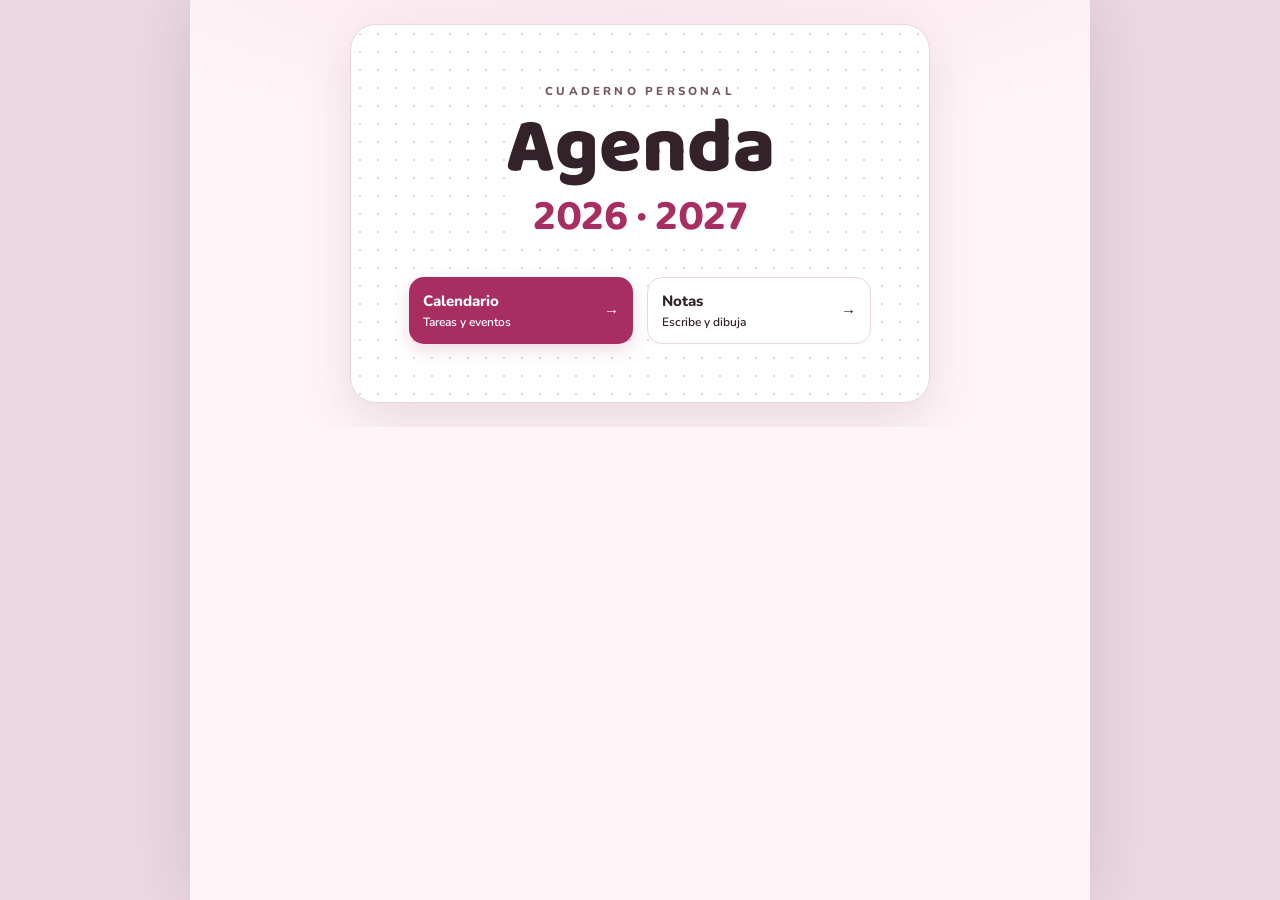
==== commit 424b1078: "Add files via upload" ====
--- a/index.html
+++ b/index.html
@@ -5,28 +5,28 @@
 <meta name="viewport" content="width=device-width, initial-scale=1.0, viewport-fit=cover">
 <link rel="manifest" href="./manifest.webmanifest">
 <link rel="apple-touch-icon" href="./icons/apple-touch-icon.png">
-<meta name="theme-color" content="#F3F5FB">
+<meta name="theme-color" content="#FFF5F8">
 <title>Agenda 2026 · 2027</title>
 <link rel="preconnect" href="https://fonts.googleapis.com">
 <link href="https://fonts.googleapis.com/css2?family=Baloo+2:wght@600;700;800&family=Nunito:wght@500;600;700;800;900&display=swap" rel="stylesheet">
 <style>
   :root{
-    --bg:#F3F5FB;
-    --bg-2:#EAF1FC;
+    --bg:#FFF5F8;
+    --bg-2:#F9E6EE;
     --card:#FFFFFF;
-    --ink:#14171C;
-    --ink-soft:#767E8C;
-    --border:#E8EAF1;
-    --blue:#2E9EFF;
-    --blue-dark:#1C86E6;
-    --blue-tint:#DFF0FF;
+    --ink:#34222B;
+    --ink-soft:#735563;
+    --border:#EAD6E0;
+    --accent:#A82E61;
+    --accent-dark:#84204A;
+    --accent-tint:#FCE3ED;
     --yellow:#FFC94D;
     --red:#FF5B52;
     --green:#34C77B;
-    --pink-tag-bg:#FFE2E0;
-    --pink-tag-text:#D8493D;
+    --pink-tag-bg:#FCE0EB;
+    --pink-tag-text:#8D2852;
     --green-tag-bg:#DCF6E7;
-    --green-tag-text:#1E9A58;
+    --green-tag-text:#236644;
     --r-pill:999px;
     --font-display:'Baloo 2', sans-serif;
     --font-body:'Nunito', sans-serif;
@@ -36,7 +36,7 @@
   html,body{margin:0;padding:0;height:100%;overflow:hidden;font-family:var(--font-body);}
   #app{
     position:relative; width:100%; height:100vh; height:100dvh; max-width:900px; margin:0 auto;
-    background:var(--bg); overflow:hidden; box-shadow:0 0 60px rgba(20,30,50,.15);
+    background:var(--bg); overflow:hidden; box-shadow:0 0 60px rgba(76,36,57,.15);
   }
   .screen{
     position:absolute; inset:0; display:flex; flex-direction:column;
@@ -50,11 +50,11 @@
   /* ---------- shared buttons ---------- */
   .btn-primary{
     font-family:var(--font-body); font-weight:800; font-size:15px; color:#fff;
-    background:var(--blue); border:none; border-radius:var(--r-pill);
-    padding:16px 22px; cursor:pointer; box-shadow:0 10px 22px rgba(46,158,255,.35);
+    background:var(--accent); border:none; border-radius:var(--r-pill);
+    padding:16px 22px; cursor:pointer; box-shadow:0 10px 22px rgba(168,46,97,.35);
     transition:transform .15s ease, background .15s ease;
   }
-  .btn-primary:active{ transform:scale(.96); background:var(--blue-dark); }
+  .btn-primary:active{ transform:scale(.96); background:var(--accent-dark); }
   .btn-secondary{
     font-family:var(--font-body); font-weight:800; font-size:15px; color:var(--ink);
     background:#fff; border:1.5px solid var(--border); border-radius:var(--r-pill);
@@ -65,7 +65,7 @@
   .round-btn{
     min-height:38px; padding:0 12px; border-radius:var(--r-pill); font:800 13px var(--font-body); color:#fff; border:none; cursor:pointer; flex-shrink:0;
     display:flex; align-items:center; justify-content:center;
-    background:var(--blue); box-shadow:0 6px 16px rgba(46,158,255,.35);
+    background:var(--accent); box-shadow:0 6px 16px rgba(168,46,97,.35);
     transition:transform .15s ease;
   }
   .round-btn:active{ transform:scale(.9); }
@@ -75,8 +75,15 @@
     border:1.5px solid var(--border); background:#fff; cursor:pointer;
     transition:background .15s ease, transform .15s ease;
   }
+  .icon-defs{ position:absolute; width:0; height:0; overflow:hidden; }
+  .tool-icon{
+    width:21px; height:21px; fill:none; stroke:currentColor; stroke-width:1.75;
+    stroke-linecap:round; stroke-linejoin:round; pointer-events:none;
+  }
+  .editor-topbar .tool-btn, .editor-toolbar .tool-btn{ width:42px; min-height:44px; padding:0; flex-shrink:0; }
+  .type-opt .tool-icon{ display:block; margin:auto; width:24px; height:24px; }
   .tool-btn:active{ transform:scale(.92); }
-  .tool-btn.on{ color:#fff; background:var(--blue); border-color:var(--blue); }
+  .tool-btn.on{ color:#fff; background:var(--accent); border-color:var(--accent); }
 
   /* ---------- PORTADA ---------- */
   #screen-portada{
@@ -91,14 +98,10 @@
   }
   .portada-title{
     font-family:var(--font-display); color:var(--ink); font-weight:800;
-    font-size:clamp(36px, 10vw, 58px); line-height:1.02; margin:0;
+    font-size:clamp(44px, 10vw, 78px); line-height:1.02; margin:0;
   }
   .portada-title .years{
-    display:block; color:var(--blue); font-size:.56em; margin-top:6px; font-weight:700;
-  }
-  .portada-sub{
-    color:var(--ink-soft); font-size:14.5px; font-weight:600; margin-top:16px; margin-bottom:38px;
-    font-family:var(--font-body);
+    display:block; color:var(--accent); font-size:.56em; margin-top:6px; font-weight:700;
   }
   .portada-grid{ display:grid; grid-template-columns:1fr 1fr; gap:14px; max-width:380px; margin:0 auto; }
   .portada-btn{
@@ -108,7 +111,7 @@
     transition: transform .15s ease;
   }
   .portada-btn:active{ transform:scale(.95); }
-  .portada-btn.primary{ background:var(--blue); color:#fff; box-shadow:0 10px 24px rgba(46,158,255,.35); }
+  .portada-btn.primary{ background:var(--accent); color:#fff; box-shadow:0 10px 24px rgba(168,46,97,.35); }
   .portada-btn.secondary{ background:#fff; color:var(--ink); border:1.5px solid var(--border); }
 
   /* ---------- CALENDARIO ---------- */
@@ -121,31 +124,41 @@
   .cal-card{
     background:var(--card); border-radius:28px; flex:1; min-height:0;
     display:flex; flex-direction:column; padding:18px 16px 14px;
-    box-shadow:0 20px 46px rgba(20,30,50,.10); overflow:hidden;
+    box-shadow:0 20px 46px rgba(76,36,57,.10); overflow:hidden;
   }
   .cal-controls{ display:flex; align-items:center; gap:10px; margin-bottom:14px; flex-wrap:wrap; }
-  .month-picker{ display:flex; align-items:center; gap:4px; background:var(--bg-2); border-radius:var(--r-pill); padding:6px 8px; }
-  .month-picker button{
-    height:30px; padding:0 6px; border-radius:var(--r-pill); border:none; background:transparent; color:var(--ink); font:800 11px var(--font-body); cursor:pointer;
-    display:flex; align-items:center; justify-content:center;
-  }
-  .month-picker button:active{ background:rgba(46,158,255,.15); }
-  .month-name{
-    font-family:var(--font-display); font-weight:700; font-size:21px; color:var(--ink);
-    text-transform:lowercase; min-width:92px; text-align:center; cursor:pointer;
-  }
-  .year-pill{
-    font-family:var(--font-body); font-weight:800; font-size:14.5px; color:#fff;
-    background:var(--blue); border:none; border-radius:var(--r-pill); padding:10px 16px;
-    cursor:pointer; display:flex; align-items:center; gap:6px; box-shadow:0 6px 14px rgba(46,158,255,.3);
-  }
-  .year-dropdown{
-    position:absolute; margin-top:46px; background:#fff; border-radius:16px; border:1.5px solid var(--border);
-    box-shadow:0 12px 30px rgba(20,30,50,.14); overflow:hidden; z-index:20; display:none;
-  }
-  .year-dropdown.open{ display:block; }
-  .year-dropdown div{ padding:10px 22px; font-size:14px; font-weight:700; cursor:pointer; }
-  .year-dropdown div:hover{ background:var(--bg-2); }
+  .cal-picker{
+    min-height:42px; padding:9px 15px; border:0; border-radius:12px;
+    background:var(--accent); color:#fff; font:800 14px var(--font-body);
+    display:flex; align-items:center; gap:10px; cursor:pointer;
+  }
+  .cal-picker::after{
+    content:''; width:6px; height:6px; border:solid currentColor;
+    border-width:0 2px 2px 0; transform:rotate(45deg); margin-top:-4px;
+  }
+  .cal-picker[aria-expanded="true"]{ background:var(--accent-dark); }
+  .cal-options{
+    position:absolute; inset-inline-start:0; top:calc(100% + 8px); z-index:20;
+    width:min(300px, 100%); max-height: min(240px, 45dvh); overflow:auto;
+    padding:8px; display:grid; grid-template-columns:repeat(3,minmax(0,1fr)); gap:4px;
+    background:var(--card); border:1px solid var(--border); border-radius:10px;
+    box-shadow:0 12px 30px rgba(76,36,57,.18);
+  }
+  .cal-options[hidden]{ display:none; }
+  .year-search{ grid-column:1/-1; display:grid; grid-template-columns:minmax(0,1fr) auto; gap:6px; }
+  .year-search label{ grid-column:1/-1; font-size:13px; font-weight:800; }
+  .year-search input{
+    min-width:0; padding:7px 9px; border:1px solid var(--border); border-radius:6px;
+    font:800 16px var(--font-body); color:var(--ink);
+  }
+  .cal-options .year-search button{ padding-inline:12px; background:var(--accent); color:#fff; }
+  .cal-options button{
+    min-height:38px; padding:5px 2px; border:0; border-radius:6px;
+    background:transparent; color:var(--ink); font:800 clamp(11px, 3.5vw, 14px) var(--font-body);
+    cursor:pointer;
+  }
+  .cal-options button:hover{ background:var(--bg-2); }
+  .cal-options button[aria-pressed="true"]{ background:var(--accent); color:#fff; }
 
   .weekdays{ display:grid; grid-template-columns:repeat(7,1fr); margin-bottom:2px; }
   .weekdays span{
@@ -158,14 +171,10 @@
     display:flex; flex-direction:column; gap:3px; min-height:56px; background:transparent;
     transition:background .15s ease;
   }
-  .day-cell:hover{ background:var(--bg-2); }
-  .day-cell.outside .day-num{ color:#D2D6E0; }
   .day-num{
     font-size:13px; font-weight:800; color:var(--ink); width:22px; height:22px;
     display:flex; align-items:center; justify-content:center; border-radius:50%;
   }
-  .day-cell.today .day-num{ border:1.5px solid var(--blue); }
-  .day-cell.selected .day-num{ background:var(--blue); color:#fff; }
   .day-tag{
     font-size:9px; font-weight:800; border-radius:6px; padding:2px 5px;
     overflow:hidden; text-overflow:ellipsis; white-space:nowrap; line-height:1.4;
@@ -181,7 +190,7 @@
   .day-list{ flex:1; overflow:auto; display:flex; flex-direction:column; gap:10px; }
   .day-item{
     background:#fff; border-radius:16px; padding:14px 16px; display:flex; align-items:center; gap:12px;
-    box-shadow:0 4px 14px rgba(20,30,50,.05); border-left:4px solid var(--red);
+    box-shadow:0 4px 14px rgba(76,36,57,.05); border-left:4px solid var(--red);
   }
   .day-item.green{ border-left-color:var(--green); }
   .day-item .time{ font-weight:800; font-size:13px; color:var(--ink); min-width:52px; }
@@ -203,17 +212,17 @@
   .notas-title{ font-family:var(--font-display); font-size:26px; font-weight:800; color:var(--ink); }
   .notas-topbar-right{ display:flex; gap:10px; align-items:center; }
   .new-note-btn{
-    background:var(--blue); color:#fff; border:none; border-radius:var(--r-pill); padding:12px 18px;
-    font-weight:800; font-size:13.5px; cursor:pointer; box-shadow:0 8px 18px rgba(46,158,255,.32);
+    background:var(--accent); color:#fff; border:none; border-radius:var(--r-pill); padding:12px 18px;
+    font-weight:800; font-size:13.5px; cursor:pointer; box-shadow:0 8px 18px rgba(168,46,97,.32);
   }
   .notas-grid{ display:grid; grid-template-columns:repeat(2,1fr); gap:14px; overflow:auto; padding-bottom:10px; flex:1; align-content:start; }
   .note-card{
-    border:0; padding:0; font:inherit; text-align:left; border-radius:18px; overflow:hidden; cursor:pointer; box-shadow:0 6px 16px rgba(20,30,50,.07);
+    border:0; padding:0; font:inherit; text-align:left; border-radius:18px; overflow:hidden; cursor:pointer; box-shadow:0 6px 16px rgba(76,36,57,.07);
     background:#fff; display:flex; flex-direction:column; transition:transform .15s ease;
   }
   .note-card:active{ transform:scale(.97); }
   .note-thumb{ width:100%; height:120px; position:relative; overflow:hidden; }
-  .note-thumb img{ width:100%; height:100%; object-fit:cover; display:block; }
+  .note-thumb img{ width:100%; height:100%; object-fit:contain; display:block; }
   .note-meta{ min-width:0; max-width:100%; padding:10px 12px 12px; }
   .note-meta .t{ font-size:13px; font-weight:800; color:var(--ink); margin-bottom:2px; white-space:nowrap; overflow:hidden; text-overflow:ellipsis; }
   .note-meta .d{ font-size:10.5px; color:var(--ink-soft); font-weight:700; }
@@ -230,7 +239,7 @@
     font-weight:700; color:var(--ink); outline:none;
   }
   .save-btn{
-    margin-left:auto; background:var(--blue); color:#fff; border:none; border-radius:var(--r-pill);
+    margin-left:auto; background:var(--accent); color:#fff; border:none; border-radius:var(--r-pill);
     padding:10px 18px; font-weight:800; font-size:13px; cursor:pointer; flex-shrink:0;
   }
   .editor-toolbar{
@@ -250,9 +259,9 @@
     flex:1; border:1.5px solid var(--border); border-radius:14px; padding:12px 6px; text-align:center;
     cursor:pointer; font-weight:800; font-size:12px; color:var(--ink); background:#fff;
   }
-  .type-opt.active{ border-color:var(--blue); background:var(--blue-tint); color:var(--blue-dark); }
+  .type-opt.active{ border-color:var(--accent); background:var(--accent-tint); color:var(--accent-dark); }
   .slider-row{ display:flex; align-items:center; gap:12px; margin-bottom:18px; }
-  .slider-row input[type=range]{ flex:1; accent-color:var(--blue); height:20px; }
+  .slider-row input[type=range]{ flex:1; accent-color:var(--accent); height:20px; }
   .slider-preview{ width:26px; height:26px; border-radius:50%; background:var(--ink); flex-shrink:0; }
   .slider-value{ font-size:12px; font-weight:700; color:var(--ink-soft); min-width:36px; text-align:right; }
   .color-chip{
@@ -262,7 +271,7 @@
   }
   .color-chip-swatch{ width:22px; height:22px; border-radius:6px; border:1px solid rgba(0,0,0,.08); flex-shrink:0; }
   .cp-square-wrap{ position:relative; margin-bottom:14px; border-radius:12px; overflow:hidden; }
-  #cpSquare{ display:block; width:100%; height:150px; cursor:crosshair; }
+  #cpSquare{ display:block; width:100%; height:150px; cursor:crosshair; touch-action:none; }
   .cp-square-thumb{
     position:absolute; width:16px; height:16px; border-radius:50%; border:2.5px solid #fff;
     box-shadow:0 0 0 1.5px rgba(0,0,0,.35), 0 1px 4px rgba(0,0,0,.3); transform:translate(-50%,-50%); pointer-events:none;
@@ -287,15 +296,27 @@
     font-family:var(--font-body); font-weight:700; font-size:14px; color:var(--ink);
   }
   .cp-rgb-field label{ font-size:10.5px; letter-spacing:.06em; color:var(--ink-soft); font-weight:700; }
-  .canvas-wrap{ position:relative; flex:1; overflow:hidden; }
+  .note-workspace{
+    position:relative; flex:1; min-height:0; overflow:auto; overflow-anchor:none;
+    padding:var(--sheet-gutter); --sheet-gutter:clamp(6px, 2vw, 16px);
+  }
+  .canvas-wrap{
+    position:relative; overflow:hidden; width:100%;
+    height:100%; margin-inline:auto;
+  }
+  .note-workspace.is-panning #noteCanvas{ touch-action:pan-x pan-y; cursor:grab; }
+  .note-workspace.is-panning #noteCanvas:active{ cursor:grabbing; }
+  .note-workspace.is-panning .text-box,
+  .note-workspace.is-panning .sticky{ pointer-events:none; }
+  .note-workspace.is-panning .sticky *{ pointer-events:none; }
   #noteCanvas{ position:absolute; inset:0; width:100%; height:100%; touch-action:none; }
   .sel-overlay{ position:absolute; inset:0; pointer-events:none; }
-  .sel-marquee{ position:absolute; border:2px dashed var(--blue); background:rgba(46,158,255,.08); border-radius:8px; }
+  .sel-marquee{ position:absolute; border:2px dashed var(--accent); background:rgba(168,46,97,.08); border-radius:8px; }
   .sel-marquee.circle{ border-radius:50%; }
   .stickies-layer{ position:absolute; inset:0; pointer-events:none; }
   .sticky{ position:absolute; touch-action:none; cursor:grab; }
   .sticky:active{ cursor:grabbing; }
-  .sticky.selected{ outline:2.5px solid var(--blue); outline-offset:2px; }
+  .sticky.selected{ outline:2.5px solid var(--accent); outline-offset:2px; }
   .sticky-tab{ border-radius:5px; opacity:.55; box-shadow:0 3px 8px rgba(0,0,0,.12); pointer-events:auto; }
   .sticky-square{ border-radius:6px; box-shadow:0 6px 16px rgba(0,0,0,.16); padding:10px; pointer-events:auto; transform:rotate(-1.2deg); }
   .sticky-square .sticky-text{ width:100%; height:100%; outline:none; font-family:var(--font-body); font-size:13px; color:rgba(20,23,28,.82); font-weight:600; overflow:hidden; cursor:text; }
@@ -312,46 +333,121 @@
   .sticky:hover .sticky-del, .sticky.dragging .sticky-del, .sticky.selected .sticky-del{ display:block; }
   .sticky:hover .sticky-resize, .sticky.dragging .sticky-resize, .sticky.selected .sticky-resize{ display:block; }
   .sel-del-btn{
-    position:absolute; min-height:26px; padding:0 6px; border-radius:var(--r-pill); background:#fff; border:1.5px solid var(--blue);
-    color:var(--blue); display:flex; align-items:center; justify-content:center; cursor:pointer; font-size:13px; font-weight:800;
-    pointer-events:auto; box-shadow:0 3px 8px rgba(20,30,50,.2); transform:translate(-50%,-50%);
+    position:absolute; min-height:26px; padding:0 6px; border-radius:var(--r-pill); background:#fff; border:1.5px solid var(--accent);
+    color:var(--accent); display:flex; align-items:center; justify-content:center; cursor:pointer; font-size:13px; font-weight:800;
+    pointer-events:auto; box-shadow:0 3px 8px rgba(76,36,57,.2); transform:translate(-50%,-50%);
   }
   .text-layer{ position:absolute; inset:0; pointer-events:none; }
   .text-box{
     position:absolute; min-width:60px; min-height:24px; outline:none; font-size:16px;
-    color:var(--ink); font-family:var(--font-body); font-weight:600; pointer-events:auto; padding:2px 4px; border-radius:4px;
+    color:var(--paper-ink, var(--ink)); font-family:var(--font-body); font-weight:600; pointer-events:auto; padding:2px 4px; border-radius:4px;
   }
   .text-box:focus{ background:rgba(255,255,255,.5); }
 
   .panel{
     position:absolute; bottom:0; left:0; right:0; background:#fff; border-radius:24px 24px 0 0;
-    box-shadow:0 -8px 30px rgba(20,30,50,.15); padding:18px 18px calc(env(safe-area-inset-bottom) + 18px);
-    transform:translateY(100%); transition:transform .28s ease; z-index:30;
-  }
-  .panel.open{ transform:translateY(0); }
+    box-shadow:0 -8px 30px rgba(76,36,57,.15); padding:18px 18px calc(env(safe-area-inset-bottom) + 18px);
+    visibility:hidden; transform:translateY(100%); transition:transform .28s ease; z-index:30;
+  }
+  .panel.open{ visibility:visible; transform:translateY(0); }
   .panel h4{ margin:0 0 12px; font-size:13px; letter-spacing:.05em; text-transform:uppercase; color:var(--ink-soft); font-weight:800; }
-  .swatch-row{ display:flex; gap:12px; margin-bottom:18px; flex-wrap:wrap; }
-  .swatch{ width:38px; height:38px; border-radius:50%; cursor:pointer; border:2px solid transparent; }
-  .swatch.active{ border-color:var(--blue); }
-  .template-row{ display:flex; gap:12px; }
-  .template-opt{ width:64px; height:80px; border-radius:14px; border:2px solid var(--border); cursor:pointer; overflow:hidden; position:relative; background:#fff; }
-  .template-opt.active{ border-color:var(--blue); }
-  .template-opt.lines::before{ content:''; position:absolute; inset:10px 6px; background-image:repeating-linear-gradient(to bottom, transparent, transparent 10px, #d8dbe4 10px, #d8dbe4 11px); }
-  .template-opt.grid::before{ content:''; position:absolute; inset:10px 6px; background-image:repeating-linear-gradient(to bottom, transparent, transparent 10px, #d8dbe4 10px, #d8dbe4 11px), repeating-linear-gradient(to right, transparent, transparent 10px, #d8dbe4 10px, #d8dbe4 11px); }
-  .template-opt.dots::before{ content:''; position:absolute; inset:10px 6px; background-image:radial-gradient(#d8dbe4 1px, transparent 1.5px); background-size:11px 11px; }
+  #stylePanel, #colorPickerPanel{ max-height:85%; overflow:auto; }
+  #stylePanel .panel-close, #colorPickerPanel .panel-close{ position:sticky; top:0; float:right; z-index:1; }
+  .paper-format{ display:flex; flex-wrap:wrap; gap:10px; margin-bottom:16px; }
+  .paper-format label{ flex:1 1 130px; display:grid; gap:4px; font-size:13px; font-weight:800; }
+  .paper-format select{
+    width:100%; min-height:40px; padding:6px 8px; color:var(--ink); background:var(--card);
+    border:1px solid var(--border); border-radius:9px; font:inherit;
+  }
+  .template-row{ display:flex; flex-wrap:wrap; gap:8px; }
+  .template-opt{
+    min-height:42px; padding:6px 10px; border-radius:9px; border:1px solid var(--border);
+    color:var(--ink); background:var(--card); font:800 13px var(--font-body); cursor:pointer;
+  }
+  .template-opt.active{ border-color:var(--accent); background:var(--accent-tint); }
   .panel-close{
     position:absolute; top:-18px; right:18px; width:36px; height:36px; border-radius:50%;
-    background:#fff; box-shadow:0 4px 14px rgba(20,30,50,.15); border:none; display:flex; align-items:center; justify-content:center; cursor:pointer;
-  }
-
-
-  ::-webkit-scrollbar{ display:none; }
+    background:#fff; box-shadow:0 4px 14px rgba(76,36,57,.15); border:none; display:flex; align-items:center; justify-content:center; cursor:pointer;
+  }
+
+
+  html{ background:#ECD8E2; }
+  #screen-portada{ padding:24px 16px; overflow:auto; justify-content:safe center; }
+  .portada-inner{
+    width:min(100%, 580px); padding:clamp(24px, 6vw, 58px);
+    border:1px solid var(--border); border-radius:26px;
+    background-color:var(--card);
+    background-image:radial-gradient(#E9CFDD 1px, transparent 1px);
+    background-size:18px 18px;
+    box-shadow:0 20px 54px rgba(76,36,57,.12);
+  }
+  .portada-title, .portada-eyebrow{ background:var(--card); width:fit-content; margin-inline:auto; }
+  .portada-grid{ margin-top:clamp(22px, 5vw, 38px); max-width:none; }
+  .portada-btn{
+    flex-direction:row; justify-content:space-between; align-items:center;
+    border-radius:15px; padding:13px 14px; text-align:left; min-width:0;
+  }
+  .portada-btn small{ display:block; margin-top:3px; font-size:12px; font-weight:600; }
+  .portada-btn.primary{ box-shadow:0 6px 16px rgba(168,46,97,.18); }
+  .cal-card, .note-card{ border:1px solid var(--border); }
+  .day-cell:not(:disabled):hover{ box-shadow:inset 0 0 0 1px var(--accent); }
+  .day-cell.day-off{ background:var(--accent-tint); }
+  .day-cell.outside .day-num{ color:#877480; }
+  .day-cell.today{ background:var(--accent-dark); }
+  .day-cell.today .day-num{ color:#fff; }
+  #screen-editor{ background:#F2DFE8; }
+  .editor-body{ position:relative; display:flex; flex:1; min-height:0; flex-direction:column; }
+  .editor-body > .note-workspace{ order:1; min-width:0; }
+  .editor-toolbar{ align-items:start; flex-shrink:0; min-width:0; }
+  .editor-toolbar[hidden], .toolbar-grip[hidden]{ display:none; }
+  .editor-body[data-dock="bottom"] > .editor-toolbar,
+  .editor-body[data-dock="right"] > .editor-toolbar{ order:2; }
+  .editor-body[data-dock="left"], .editor-body[data-dock="right"]{ flex-direction:row; }
+  .editor-body[data-dock="left"] > .editor-toolbar,
+  .editor-body[data-dock="right"] > .editor-toolbar{
+    width:82px; display:flex; flex-direction:column; gap:8px;
+    overflow:auto; padding:8px 5px; border:1px solid var(--border);
+  }
+  .editor-body[data-dock="left"] :is(.toolbar-undo, .toolbar-main),
+  .editor-body[data-dock="right"] :is(.toolbar-undo, .toolbar-main){
+    flex-direction:column; align-items:center; width:100%;
+  }
+  .editor-body[data-dock="floating"] > .editor-toolbar{
+    position:absolute; z-index:5; display:grid; grid-template-columns:minmax(0,1fr);
+    width:min(270px, 100%); max-height:100%; overflow:auto; padding:8px;
+    background:var(--card); border:1px solid var(--border); border-radius:14px;
+    box-shadow:0 8px 26px rgba(76,36,57,.18);
+  }
+  .editor-toolbar .toolbar-grip{
+    width:100%; min-height:32px; cursor:grab; touch-action:none;
+    background:var(--accent-tint); color:var(--accent-dark);
+  }
+  .editor-toolbar .toolbar-grip:active{ cursor:grabbing; }
+  .toolbar-position{ display:block; margin-bottom:16px; }
+  .toolbar-main{ align-items:center; justify-content:flex-start; }
+  .tool-group{ flex-direction:row; }
+  .tool-dot{ width:24px; height:24px; padding:0; }
+  .canvas-wrap{
+    min-height:0;
+    border-radius:12px; background:#fff; box-shadow:0 2px 12px rgba(76,36,57,.13);
+  }
+  button:focus-visible, input:focus-visible, select:focus-visible{
+    outline:2px solid var(--accent-dark); outline-offset:2px;
+  }
+  @media (max-width:390px){
+    .portada-grid{ grid-template-columns:1fr; gap:9px; }
+    .cal-controls{ gap:6px; }
+    .cal-picker{ padding-inline:11px; }
+  }
+  @media (prefers-reduced-motion:reduce){
+    .screen, button{ transition:none; }
+  }
   .add-row input, .editor-title-input, .cp-hue-slider{ min-width:0; }
   .panel-close{ width:auto; padding-inline:9px; font:800 12px var(--font-body); }
   .day-item .del{ color:var(--ink-soft); font:800 12px var(--font-body); }
   @media (max-width:640px){
     .editor-toolbar{ grid-template-columns:minmax(0,1fr); padding-inline:8px; }
-    .toolbar-main{ flex-wrap:nowrap; justify-content:flex-start; overflow-x:auto; padding:3px 2px; }
+    .toolbar-main{ justify-content:flex-start; gap:6px; padding:3px 2px; }
     .toolbar-main > button{ flex-shrink:0; }
   }
   .day-cell{ border:0; font:inherit; text-align:left; }
@@ -364,17 +460,33 @@
 </style>
 </head>
 <body>
+<svg class="icon-defs" aria-hidden="true" xmlns="http://www.w3.org/2000/svg">
+  <symbol id="icon-undo" viewBox="0 0 24 24"><path d="M9 5 4 10l5 5M4 10h10a5 5 0 0 1 0 10h-2"/></symbol>
+  <symbol id="icon-redo" viewBox="0 0 24 24"><path d="m15 5 5 5-5 5m5-5H10a5 5 0 0 0 0 10h2"/></symbol>
+  <symbol id="icon-lapiz" viewBox="0 0 24 24"><path d="m4 16-1 5 5-1L20 8a2 2 0 0 0-4-4zM14 6l4 4M4 16l4 4"/></symbol>
+  <symbol id="icon-boli" viewBox="0 0 24 24"><path d="m4 20 2-5L17 4l3 3L9 18zm2-5 3 3m4-10 3 3m2-8 3 3"/></symbol>
+  <symbol id="icon-pincel" viewBox="0 0 24 24"><path d="M9 15 17 4a2 2 0 1 1 3 3l-9 10m0 0c0 4-4 4-8 4 2-1 1-3 3-5a3 3 0 0 1 5 1z"/></symbol>
+  <symbol id="icon-highlight" viewBox="0 0 24 24"><path d="m5 15-2 5 5-2 12-12-3-3zM5 15l3 3M3 21h12"/></symbol>
+  <symbol id="icon-select" viewBox="0 0 24 24"><rect x="4" y="4" width="16" height="16" rx="2" stroke-dasharray="2.5 3"/></symbol>
+  <symbol id="icon-tab" viewBox="0 0 24 24"><path d="M5 8h14v8H5zM10 8v8"/></symbol>
+  <symbol id="icon-sticky" viewBox="0 0 24 24"><path d="M5 3h14a2 2 0 0 1 2 2v9l-7 7H5a2 2 0 0 1-2-2V5a2 2 0 0 1 2-2zm9 18v-5a2 2 0 0 1 2-2h5"/></symbol>
+  <symbol id="icon-eraser" viewBox="0 0 24 24"><path d="m4 13 8-8a2 2 0 0 1 3 0l5 5a2 2 0 0 1 0 3l-7 7H9l-5-5a1.5 1.5 0 0 1 0-2zM8 9l8 8m-3 3h8"/></symbol>
+  <symbol id="icon-text" viewBox="0 0 24 24"><path d="M5 7V4h14v3m-7-3v16m-3 0h6"/></symbol>
+  <symbol id="icon-trash" viewBox="0 0 24 24"><path d="M4 7h16M9 7V4h6v3m3 0-1 13H7L6 7m4 4v5m4-5v5"/></symbol>
+  <symbol id="icon-hand" viewBox="0 0 24 24"><path d="M8 13V6a1.5 1.5 0 0 1 3 0v5-7a1.5 1.5 0 0 1 3 0v7-5a1.5 1.5 0 0 1 3 0v6-3a1.5 1.5 0 0 1 3 0v6a6 6 0 0 1-6 6h-2a5 5 0 0 1-4-2l-4-5a1.5 1.5 0 0 1 2-2z"/></symbol>
+  <symbol id="icon-grip" viewBox="0 0 24 24"><path d="M7 9h10M7 15h10"/></symbol>
+  <symbol id="icon-settings" viewBox="0 0 24 24"><path d="m10 3-.7 2.5-2 .9-2.3-1.1-2 3.4 1.8 1.8v3L3 15.3l2 3.4 2.3-1.1 2 .9.7 2.5h4l.7-2.5 2-.9 2.3 1.1 2-3.4-1.8-1.8v-3L21 8.7l-2-3.4-2.3 1.1-2-.9L14 3z"/><circle cx="12" cy="12" r="3"/></symbol>
+</svg>
 <div id="app">
 
   <!-- PORTADA -->
   <div class="screen active" id="screen-portada">
     <div class="portada-inner">
       <div class="portada-eyebrow">Cuaderno personal</div>
-      <h1 class="portada-title">AGENDA<span class="years">2026 · 2027</span></h1>
-      <div class="portada-sub">Planifica, recuerda y avanza a tu ritmo</div>
+      <h1 class="portada-title">Agenda<span class="years">2026 · 2027</span></h1>
       <div class="portada-grid">
-        <button class="portada-btn primary" onclick="goTo('calendario')">Calendario</button>
-        <button class="portada-btn primary" onclick="goTo('notas')">Notas</button>
+        <button class="portada-btn primary" onclick="goTo('calendario')"><span>Calendario<small>Tareas y eventos</small></span><span aria-hidden="true">→</span></button>
+        <button class="portada-btn secondary" onclick="goTo('notas')"><span>Notas<small>Escribe y dibuja</small></span><span aria-hidden="true">→</span></button>
       </div>
     </div>
   </div>
@@ -387,15 +499,13 @@
     </div>
     <div class="cal-card">
       <div class="cal-controls" style="position:relative;">
-        <div class="month-picker">
-          <button onclick="shiftMonth(-1)">Anterior</button>
-          <div class="month-name" id="monthName" onclick="toggleYearDrop()">enero</div>
-          <button onclick="shiftMonth(1)">Siguiente</button>
-        </div>
-        <button class="year-pill" onclick="toggleYearDrop()">
+        <button class="cal-picker" type="button" id="monthPicker" aria-controls="calOptions" aria-expanded="false">
+          <span id="monthName">Enero</span>
+        </button>
+        <button class="cal-picker" type="button" id="yearPicker" aria-controls="calOptions" aria-expanded="false">
           <span id="yearLabel">2026</span>
         </button>
-        <div class="year-dropdown" id="yearDrop"></div>
+        <div class="cal-options" id="calOptions" role="group" hidden></div>
       </div>
       <div class="weekdays">
         <span>LUN</span><span>MAR</span><span>MIÉ</span><span>JUE</span><span>VIE</span><span>SÁB</span><span>DOM</span>
@@ -416,7 +526,7 @@
     <div class="day-list" id="dayList"></div>
     <form class="add-row" onsubmit="event.preventDefault(); addDayItem()">
       <input type="text" id="newItemText" aria-label="Tarea o evento" maxlength="240" required placeholder="Añade una tarea o evento...">
-      <select id="newItemColor" aria-label="Color"><option value="pink">Rojo</option><option value="green">Verde</option></select>
+      <select id="newItemColor" aria-label="Color"><option value="pink">Rosa</option><option value="green">Verde</option></select>
       <button class="round-btn" type="submit" aria-label="Añadir">Añadir</button>
     </form>
   </div>
@@ -437,45 +547,55 @@
   <div class="screen" id="screen-editor">
     <div class="editor-topbar">
       <button class="round-btn" onclick="closeEditor()">Volver</button>
-      <input class="editor-title-input" id="editorTitle" placeholder="Título de la nota">
+      <input class="editor-title-input" id="editorTitle" aria-label="Título de la nota" placeholder="Título de la nota">
+      <button type="button" class="tool-btn" onclick="openPanel()" title="Configuración de la nota" aria-label="Configuración de la nota"><svg class="tool-icon" aria-hidden="true" focusable="false"><use href="#icon-settings"></use></svg></button>
       <button class="save-btn" onclick="saveNote()">Guardar</button>
     </div>
-    <div class="editor-toolbar">
-      <div class="toolbar-undo">
-        <button class="tool-btn" id="btnUndo" onclick="doUndo()" title="Deshacer">Deshacer</button>
-        <button class="tool-btn" id="btnRedo" onclick="doRedo()" title="Rehacer">Rehacer</button>
+    <div class="editor-body" id="editorBody" data-dock="top">
+      <div class="editor-toolbar" id="noteToolbar" role="group" aria-label="Herramientas de notas">
+        <button type="button" class="tool-btn toolbar-grip" id="toolbarGrip" hidden
+          title="Arrastra la barra. Con teclado, usa las flechas."
+          aria-label="Mover barra flotante con las flechas">
+          <svg class="tool-icon" aria-hidden="true" focusable="false"><use href="#icon-grip"></use></svg>
+        </button>
+        <div class="toolbar-undo">
+          <button class="tool-btn" id="btnUndo" onclick="doUndo()" title="Deshacer" aria-label="Deshacer"><svg class="tool-icon" aria-hidden="true" focusable="false"><use href="#icon-undo"></use></svg></button>
+          <button class="tool-btn" id="btnRedo" onclick="doRedo()" title="Rehacer" aria-label="Rehacer"><svg class="tool-icon" aria-hidden="true" focusable="false"><use href="#icon-redo"></use></svg></button>
+        </div>
+        <div class="toolbar-main">
+          <div class="tool-group">
+            <button type="button" class="tool-btn on" id="tool-pen" onclick="selectPenTool()" title="Lápiz / Bolígrafo / Pincel" aria-label="Herramienta de trazo"><svg class="tool-icon" aria-hidden="true" focusable="false"><use href="#icon-boli"></use></svg></button>
+            <button type="button" class="tool-dot" id="penColorDot" onclick="openPenPanel()" aria-label="Ajustes del trazo" title="Ajustes del trazo"></button>
+          </div>
+          <div class="tool-group">
+            <button type="button" class="tool-btn" id="tool-highlighter" onclick="selectHighlighterTool()" title="Subrayador" aria-label="Subrayador"><svg class="tool-icon" aria-hidden="true" focusable="false"><use href="#icon-highlight"></use></svg></button>
+            <button type="button" class="tool-dot" id="hlColorDot" onclick="openHighlighterPanel()" aria-label="Color del subrayador" title="Color del subrayador"></button>
+          </div>
+          <div class="tool-group">
+            <button type="button" class="tool-btn" id="tool-select" onclick="selectSelectTool()" title="Seleccionar y mover" aria-label="Seleccionar y mover"><svg class="tool-icon" aria-hidden="true" focusable="false"><use href="#icon-select"></use></svg></button>
+          </div>
+          <div class="tool-group">
+            <button type="button" class="tool-btn" id="tool-posittab" onclick="selectPositTabTool()" title="Posit fino transparente" aria-label="Posit fino"><svg class="tool-icon" aria-hidden="true" focusable="false"><use href="#icon-tab"></use></svg></button>
+            <button type="button" class="tool-dot" id="tabColorDot" onclick="openPositTabPanel()" aria-label="Color del posit fino" title="Color del posit fino"></button>
+          </div>
+          <div class="tool-group">
+            <button type="button" class="tool-btn" id="tool-positsquare" onclick="selectPositSquareTool()" title="Posit cuadrado" aria-label="Posit cuadrado"><svg class="tool-icon" aria-hidden="true" focusable="false"><use href="#icon-sticky"></use></svg></button>
+            <button type="button" class="tool-dot" id="squareColorDot" onclick="openPositSquarePanel()" aria-label="Color del posit cuadrado" title="Color del posit cuadrado"></button>
+          </div>
+          <button type="button" class="tool-btn" id="tool-eraser" onclick="setTool('eraser')" title="Borrar" aria-label="Goma"><svg class="tool-icon" aria-hidden="true" focusable="false"><use href="#icon-eraser"></use></svg></button>
+          <button type="button" class="tool-btn" id="tool-text" onclick="setTool('text')" title="Texto" aria-label="Texto"><svg class="tool-icon" aria-hidden="true" focusable="false"><use href="#icon-text"></use></svg></button>
+          <button type="button" class="tool-btn" onclick="clearCanvas()" title="Vaciar dibujo y texto (el fondo y la plantilla no se tocan)" aria-label="Vaciar contenido"><svg class="tool-icon" aria-hidden="true" focusable="false"><use href="#icon-trash"></use></svg></button>
+          <button type="button" class="tool-btn" id="tool-pan" onclick="setTool('pan')" title="Desplazarse por la hoja" aria-label="Desplazarse por la hoja"><svg class="tool-icon" aria-hidden="true" focusable="false"><use href="#icon-hand"></use></svg></button>
+        </div>
       </div>
-      <div class="toolbar-main">
-        <div class="tool-group">
-          <button type="button" class="tool-btn on" id="tool-pen" onclick="selectPenTool()" title="Lápiz / Bolígrafo / Pincel">Trazo</button>
-          <div class="tool-dot" id="penColorDot" onclick="openPenPanel()" title="Ajustes del trazo"></div>
+      <div class="note-workspace" id="noteWorkspace">
+        <div class="canvas-wrap" id="canvasWrap">
+          <canvas id="noteCanvas"></canvas>
+          <div class="sel-overlay" id="selOverlay"></div>
+          <div class="stickies-layer" id="stickiesLayer"></div>
+          <div class="text-layer" id="textLayer"></div>
         </div>
-        <div class="tool-group">
-          <button type="button" class="tool-btn" id="tool-highlighter" onclick="selectHighlighterTool()" title="Subrayador">Subrayar</button>
-          <div class="tool-dot" id="hlColorDot" onclick="openHighlighterPanel()" title="Color del subrayador"></div>
-        </div>
-        <div class="tool-group">
-          <button type="button" class="tool-btn" id="tool-select" onclick="selectSelectTool()" title="Seleccionar y mover">Seleccionar</button>
-        </div>
-        <div class="tool-group">
-          <button type="button" class="tool-btn" id="tool-posittab" onclick="selectPositTabTool()" title="Posit fino transparente">Posit fino</button>
-          <div class="tool-dot" id="tabColorDot" onclick="openPositTabPanel()" title="Color del posit"></div>
-        </div>
-        <div class="tool-group">
-          <button type="button" class="tool-btn" id="tool-positsquare" onclick="selectPositSquareTool()" title="Posit cuadrado">Posit cuadrado</button>
-          <div class="tool-dot" id="squareColorDot" onclick="openPositSquarePanel()" title="Color del posit"></div>
-        </div>
-        <button type="button" class="tool-btn" id="tool-eraser" onclick="setTool('eraser')" title="Borrar">Borrar</button>
-        <button type="button" class="tool-btn" id="tool-text" onclick="setTool('text')" title="Texto">Texto</button>
-        <button type="button" class="tool-btn" onclick="clearCanvas()" title="Vaciar dibujo y texto (el fondo y la plantilla no se tocan)">Vaciar</button>
-        <button type="button" class="tool-btn" onclick="openPanel()" title="Fondo y plantilla">Papel</button>
       </div>
-    </div>
-    <div class="canvas-wrap" id="canvasWrap">
-      <canvas id="noteCanvas"></canvas>
-      <div class="sel-overlay" id="selOverlay"></div>
-      <div class="stickies-layer" id="stickiesLayer"></div>
-      <div class="text-layer" id="textLayer"></div>
     </div>
     <div class="panel" id="penPanel">
       <button class="panel-close" onclick="closePenPanel()">Cerrar</button>
@@ -544,10 +664,46 @@
     </div>
     <div class="panel" id="stylePanel">
       <button class="panel-close" onclick="closePanel()">Cerrar</button>
+      <h4>Configuración de la nota</h4>
+      <div class="paper-format toolbar-position">
+        <label>Barra de herramientas
+          <select id="toolbarDock" onchange="changeToolbarDock(this.value)">
+            <option value="top">Arriba</option>
+            <option value="bottom">Abajo</option>
+            <option value="left">Izquierda</option>
+            <option value="right">Derecha</option>
+            <option value="floating">Flotante</option>
+            <option value="hidden">Oculta</option>
+          </select>
+        </label>
+      </div>
+      <div class="paper-format">
+        <label>Tamaño
+          <select id="paperSize" onchange="changePaperFormat()">
+            <option value="continuous">Hoja continua</option>
+            <option value="auto">Adaptar a la pantalla</option>
+            <option value="a5">A5</option>
+            <option value="a4">A4</option>
+            <option value="letter">Carta</option>
+            <option value="a3">A3</option>
+          </select>
+        </label>
+        <label>Orientación
+          <select id="paperOrientation" onchange="changePaperFormat()">
+            <option value="portrait">Vertical</option>
+            <option value="landscape">Horizontal</option>
+          </select>
+        </label>
+      </div>
       <h4>Color de fondo</h4>
-      <div class="swatch-row" id="swatchRow"></div>
+      <button type="button" class="color-chip" style="margin-bottom:16px" onclick="openColorPicker('paper')">
+        <span class="color-chip-swatch" id="paperColorPreview" aria-hidden="true"></span>
+        Elegir cualquier color
+      </button>
       <h4>Plantilla</h4>
       <div class="template-row" id="templateRow"></div>
+      <button type="button" class="btn-secondary" style="margin-top:16px" onclick="savePaperDefaults()">Usar en mis próximas notas</button>
+      <div id="paperPreferenceStatus" role="status"></div>
     </div>
   </div>
 
@@ -565,7 +721,6 @@
 const MONTHS = ['enero','febrero','marzo','abril','mayo','junio','julio','agosto','septiembre','octubre','noviembre','diciembre'];
 const today = new Date();
 let curYear = today.getFullYear(), curMonth = today.getMonth();
-let selectedKey = null;
 
 function loadData(key, fallback){
   try {
@@ -585,43 +740,124 @@
 }
 let events = loadData('events', {});
 
-function toggleYearDrop(){
-  const d = document.getElementById('yearDrop');
-  if(d.classList.contains('open')){ d.classList.remove('open'); return; }
-  d.innerHTML = '';
-  const startYear = Math.min(2025, curYear - 2);
-  const endYear = Math.max(2028, curYear + 2);
-  for(let y = startYear; y <= endYear; y++){
-    const el = document.createElement('div');
-    el.textContent = y;
-    el.onclick = ()=>{ curYear = y; renderCalendar(); d.classList.remove('open'); };
-    d.appendChild(el);
-  }
-  d.classList.add('open');
-}
-document.addEventListener('click', e=>{
-  const drop = document.getElementById('yearDrop');
-  if(drop && !e.target.closest('.year-pill') && !e.target.closest('.month-name')) drop.classList.remove('open');
+// Festivos de ámbito común en los calendarios laborales del BOE 2026 y 2027.
+const HOLIDAYS = {
+  2026: new Set(['1-1', '1-6', '4-3', '5-1', '8-15', '10-12', '12-8', '12-25']),
+  2027: new Set(['1-1', '1-6', '3-26', '5-1', '10-12', '11-1', '12-6', '12-8', '12-25']),
+};
+
+const calOptions = document.getElementById('calOptions');
+const monthPicker = document.getElementById('monthPicker');
+const yearPicker = document.getElementById('yearPicker');
+let activePicker = null;
+
+function capitalize(text){
+  return text[0].toUpperCase() + text.slice(1);
+}
+
+function closeCalOptions(restoreFocus = false){
+  if(!activePicker) return;
+  activePicker.setAttribute('aria-expanded', 'false');
+  if(restoreFocus) activePicker.focus();
+  calOptions.hidden = true;
+  activePicker = null;
+}
+
+function toggleCalOptions(picker, label, choices, selected, select){
+  const wasOpen = activePicker === picker;
+  closeCalOptions();
+  if(wasOpen) return;
+  activePicker = picker;
+  picker.setAttribute('aria-expanded', 'true');
+  calOptions.setAttribute('aria-label', label);
+  calOptions.replaceChildren();
+  let selectedButton;
+  for(const [value, text] of choices){
+    const option = document.createElement('button');
+    option.type = 'button';
+    option.textContent = text;
+    option.setAttribute('aria-pressed', String(value === selected));
+    option.onclick = ()=>{
+      select(value);
+      renderCalendar();
+      closeCalOptions(true);
+    };
+    calOptions.appendChild(option);
+    if(value === selected) selectedButton = option;
+  }
+  calOptions.hidden = false;
+  selectedButton?.focus();
+}
+
+monthPicker.onclick = ()=>toggleCalOptions(
+  monthPicker, 'Elegir mes', MONTHS.map((month, index)=>[index, capitalize(month)]),
+  curMonth, month=>{ curMonth = month; }
+);
+const MIN_YEAR = 1;
+const MAX_YEAR = 9999;
+
+yearPicker.onclick = ()=>{
+  const start = Math.max(MIN_YEAR, Math.min(curYear - 4, MAX_YEAR - 8));
+  const years = Array.from({length:9}, (_, index)=>[start + index, start + index]);
+  const selectYear = year=>{ curYear = year; };
+  toggleCalOptions(yearPicker, 'Elegir año', years, curYear, selectYear);
+  if(calOptions.hidden) return;
+
+  const form = document.createElement('form');
+  form.className = 'year-search';
+  const label = document.createElement('label');
+  label.htmlFor = 'yearInput';
+  label.textContent = 'Ir a un año (1–9999)';
+  const input = document.createElement('input');
+  input.id = 'yearInput';
+  input.type = 'number';
+  input.inputMode = 'numeric';
+  input.min = MIN_YEAR;
+  input.max = MAX_YEAR;
+  input.step = 1;
+  input.required = true;
+  input.value = curYear;
+  const submit = document.createElement('button');
+  submit.type = 'submit';
+  submit.textContent = 'Ir';
+  form.append(label, input, submit);
+  form.onsubmit = event=>{
+    event.preventDefault();
+    selectYear(input.valueAsNumber);
+    renderCalendar();
+    closeCalOptions(true);
+  };
+  calOptions.prepend(form);
+  input.focus();
+  input.select();
+};
+document.addEventListener('click', event=>{
+  if(activePicker && !activePicker.contains(event.target) && !calOptions.contains(event.target)){
+    closeCalOptions();
+  }
 });
-
-function shiftMonth(dir){
-  curMonth += dir;
-  if(curMonth < 0){ curMonth = 11; curYear--; }
-  if(curMonth > 11){ curMonth = 0; curYear++; }
-  renderCalendar();
+document.addEventListener('keydown', event=>{
+  if(event.key === 'Escape') closeCalOptions(true);
+});
+
+function calendarDate(year, month, day){
+  const date = new Date(0);
+  date.setHours(12, 0, 0, 0);
+  date.setFullYear(year, month, day);
+  return date;
 }
 
 function renderCalendar(){
-  document.getElementById('monthName').textContent = MONTHS[curMonth];
+  document.getElementById('monthName').textContent = capitalize(MONTHS[curMonth]);
   document.getElementById('yearLabel').textContent = curYear;
   const grid = document.getElementById('daysGrid');
   grid.innerHTML = '';
 
-  const firstDay = new Date(curYear, curMonth, 1);
+  const firstDay = calendarDate(curYear, curMonth, 1);
   let startOffset = firstDay.getDay() - 1;
   if(startOffset < 0) startOffset = 6;
-  const daysInMonth = new Date(curYear, curMonth+1, 0).getDate();
-  const daysInPrev = new Date(curYear, curMonth, 0).getDate();
+  const daysInMonth = calendarDate(curYear, curMonth + 1, 0).getDate();
+  const daysInPrev = calendarDate(curYear, curMonth, 0).getDate();
 
   const today = new Date();
   const cells = [];
@@ -630,15 +866,20 @@
   let nd = 1;
   while(cells.length % 7 !== 0 || cells.length < 42) cells.push({d: nd++, outside:true});
 
-  cells.forEach(c=>{
+  cells.forEach((c, index)=>{
     const div = document.createElement('button');
     div.type = 'button';
     div.disabled = c.outside;
     div.className = 'day-cell' + (c.outside ? ' outside' : '');
     const key = curYear + '-' + curMonth + '-' + c.d;
     const isToday = !c.outside && curYear===today.getFullYear() && curMonth===today.getMonth() && c.d===today.getDate();
-    if(isToday) div.classList.add('today');
-    if(!c.outside && key === selectedKey) div.classList.add('selected');
+    const isHoliday = !c.outside && HOLIDAYS[curYear]?.has((curMonth + 1) + '-' + c.d);
+    if(!c.outside && (index % 7 >= 5 || isHoliday)) div.classList.add('day-off');
+    if(isHoliday) div.title = 'Festivo nacional';
+    if(isToday){
+      div.classList.add('today');
+      div.setAttribute('aria-current', 'date');
+    }
 
     const num = document.createElement('div');
     num.className = 'day-num';
@@ -654,7 +895,7 @@
       });
     }
     if(!c.outside){
-      div.onclick = ()=>{ selectedKey = key; renderCalendar(); openDay(curYear, curMonth, c.d); };
+      div.onclick = ()=>openDay(curYear, curMonth, c.d);
     }
     grid.appendChild(div);
   });
@@ -662,7 +903,7 @@
 
 function openDay(y, m, d){
   document.getElementById('daySub').textContent = MONTHS[m][0].toUpperCase()+MONTHS[m].slice(1) + ' ' + y;
-  const date = new Date(y,m,d);
+  const date = calendarDate(y, m, d);
   const wk = ['domingo','lunes','martes','miércoles','jueves','viernes','sábado'][date.getDay()];
   document.getElementById('dayTitle').textContent = wk.charAt(0).toUpperCase()+wk.slice(1) + ' ' + d;
   window._curDayKey = y+'-'+m+'-'+d;
@@ -745,7 +986,7 @@
 }
 function createNote(){
   const n = {
-    id: noteIdCounter++, title:'', bg: PAPER_COLORS[0].value, template:'blank', thumb:'',
+    id: noteIdCounter++, title:'', ...paperDefaults, thumb:'',
     strokes: [], texts: [], dateLabel: new Date().toLocaleDateString('es-ES', {day:'numeric', month:'short'})
   };
   notes.push(n);
@@ -761,7 +1002,10 @@
   selectedStickyId = null;
   goTo('editor');
   requestAnimationFrame(()=>{
-    setupCanvas(); applyBackground(); redrawStrokes(); rebuildTextLayer(); rebuildStickiesLayer(); updateToolButtons();
+    const workspace = document.getElementById('noteWorkspace');
+    workspace.scrollTo(0, 0);
+    applyToolbarDock();
+    applyPaperFormat(); setupCanvas(); applyBackground(); rebuildTextLayer(); rebuildStickiesLayer(); updateToolButtons();
   });
 }
 function closeEditor(){ saveNote(); }
@@ -787,11 +1031,78 @@
 
 /* ---------- canvas drawing ---------- */
 let canvas, ctx, drawing = false, currentTool = 'pen';
-const PAPER_COLORS = [
-  {name:'Blanco', value:'#FFFFFF'}, {name:'Crema', value:'#FBF7EF'}, {name:'Cielo', value:'#DFF0FF'},
-  {name:'Menta', value:'#E1F7EC'}, {name:'Rosa', value:'#FFE9E7'}, {name:'Sol', value:'#FFF3D6'}
+const TEMPLATES = [
+  ['blank', 'En blanco'], ['lines', 'Líneas'], ['grid', 'Cuadrícula'], ['dots', 'Puntos'],
 ];
-const TEMPLATES = ['blank','lines','grid','dots'];
+const PAPER_SIZES = {
+  a5: [559, 794], a4: [794, 1123], letter: [816, 1056], a3: [1123, 1587],
+};
+
+const CONTINUOUS_PAGE_HEIGHT = 960;
+let paperDefaults = loadData('paperDefaults', {
+  bg:'#FFFFFF', template:'blank', paperSize:'a5', orientation:'portrait',
+});
+
+function savePaperDefaults(){
+  const {bg, template, paperSize = 'auto', orientation = 'portrait'} = currentNote;
+  const defaults = {bg, template, paperSize, orientation};
+  if(!storeData('paperDefaults', defaults)) return;
+  paperDefaults = defaults;
+  document.getElementById('paperPreferenceStatus').textContent = 'Preferencias guardadas en este dispositivo.';
+}
+
+function applyPaperFormat(){
+  const sheet = document.getElementById('canvasWrap');
+  const landscape = currentNote.orientation === 'landscape';
+  if(currentNote.paperSize === 'continuous'){
+    sheet.style.width = (landscape ? 1123 : 794) + 'px';
+    currentNote.continuousHeight ||= CONTINUOUS_PAGE_HEIGHT;
+    sheet.style.height = currentNote.continuousHeight + 'px';
+    return;
+  }
+  const size = PAPER_SIZES[currentNote.paperSize];
+  if(!size){
+    sheet.style.width = '';
+    sheet.style.height = '';
+    return;
+  }
+  const [width, height] = size;
+  sheet.style.width = (landscape ? height : width) + 'px';
+  sheet.style.height = (landscape ? width : height) + 'px';
+}
+
+function layoutDrawingCanvas(){
+  const sheet = document.getElementById('canvasWrap');
+  const workspace = document.getElementById('noteWorkspace');
+  const continuous = currentNote.paperSize === 'continuous';
+  const visibleTop = Math.max(0, workspace.scrollTop - sheet.offsetTop);
+  if(continuous && visibleTop + workspace.clientHeight + 180 > currentNote.continuousHeight){
+    const needed = visibleTop + workspace.clientHeight + 180;
+    currentNote.continuousHeight = Math.ceil(needed / CONTINUOUS_PAGE_HEIGHT) * CONTINUOUS_PAGE_HEIGHT;
+    sheet.style.height = currentNote.continuousHeight + 'px';
+  }
+  const top = continuous ? visibleTop : 0;
+  const width = sheet.clientWidth;
+  const height = continuous ? Math.min(sheet.clientHeight - top, workspace.clientHeight) : sheet.clientHeight;
+  if(canvas.width !== width * 2) canvas.width = width * 2;
+  if(canvas.height !== height * 2) canvas.height = height * 2;
+  canvas.style.width = width + 'px';
+  canvas.style.height = height + 'px';
+  canvas.style.top = top + 'px';
+  ctx.setTransform(2, 0, 0, 2, 0, -top * 2);
+  ctx.lineCap = 'round';
+  ctx.lineJoin = 'round';
+}
+
+function changePaperFormat(){
+  commitIfFloating();
+  currentNote.paperSize = document.getElementById('paperSize').value;
+  currentNote.orientation = document.getElementById('paperOrientation').value;
+  document.getElementById('paperOrientation').disabled = currentNote.paperSize === 'auto';
+  applyPaperFormat();
+  setupCanvas();
+  redrawStrokes();
+}
 
 const PEN_TYPES = [
   {id:'lapiz', label:'Lápiz', width:1.6, alpha:0.75},
@@ -860,18 +1171,20 @@
 function setupCanvas(){
   canvas = document.getElementById('noteCanvas');
   ctx = canvas.getContext('2d');
-  const wrap = document.getElementById('canvasWrap');
-  canvas.width = wrap.clientWidth * 2;
-  canvas.height = wrap.clientHeight * 2;
-  canvas.style.width = wrap.clientWidth + 'px';
-  canvas.style.height = wrap.clientHeight + 'px';
-  ctx.setTransform(1,0,0,1,0,0);
-  ctx.scale(2,2);
-  ctx.lineCap = 'round'; ctx.lineJoin = 'round';
+  layoutDrawingCanvas();
   selMode = 'idle'; selBox = null; liftedStrokeRefs = []; liftedTextRefs = []; floatingDX = 0; floatingDY = 0;
   renderSelOverlay();
 
+  const workspace = document.getElementById('noteWorkspace');
+  let panStart = null;
   canvas.onpointerdown = e=>{
+    if(currentTool === 'pan'){
+      if(e.pointerType === 'mouse' && e.button === 0){
+        panStart = {x:e.clientX, y:e.clientY, left:workspace.scrollLeft, top:workspace.scrollTop};
+        canvas.setPointerCapture(e.pointerId);
+      }
+      return;
+    }
     if(selectedStickyId) deselectStickies();
     const p = getPos(e);
     if(currentTool === 'text' || currentTool === 'posittab' || currentTool === 'positsquare') return;
@@ -891,6 +1204,11 @@
     redrawStrokes();
   };
   canvas.onpointermove = e=>{
+    if(panStart){
+      workspace.scrollLeft = panStart.left + panStart.x - e.clientX;
+      workspace.scrollTop = panStart.top + panStart.y - e.clientY;
+      return;
+    }
     const p = getPos(e);
     if(currentTool === 'select'){ handleSelectMove(p); return; }
     if(!drawing) return;
@@ -898,6 +1216,7 @@
     redrawStrokes();
   };
   canvas.onpointerup = e=>{
+    panStart = null;
     if(currentTool === 'select'){ handleSelectUp(); return; }
     drawing = false;
   };
@@ -911,7 +1230,7 @@
     else if(currentTool === 'positsquare'){ addSticky('square', x, y); }
   };
 }
-function getPos(e){ const r = canvas.getBoundingClientRect(); return {x: e.clientX - r.left, y: e.clientY - r.top}; }
+function getPos(e){ const r = document.getElementById('canvasWrap').getBoundingClientRect(); return {x: e.clientX - r.left, y: e.clientY - r.top}; }
 
 function drawStroke(s, dx, dy){
   ctx.save();
@@ -948,8 +1267,10 @@
 function redrawStrokes(){
   // clearRect only wipes the drawing layer (transparent canvas);
   // the paper color and template live underneath as CSS, so they're never touched.
-  const wrap = document.getElementById('canvasWrap');
-  ctx.clearRect(0,0,wrap.clientWidth, wrap.clientHeight);
+  ctx.save();
+  ctx.setTransform(1, 0, 0, 1, 0, 0);
+  ctx.clearRect(0, 0, canvas.width, canvas.height);
+  ctx.restore();
   currentNote.strokes.forEach(s=>{
     const lifted = liftedStrokeRefs.includes(s);
     drawStroke(s, lifted ? floatingDX : 0, lifted ? floatingDY : 0);
@@ -983,13 +1304,15 @@
   updateToolButtons();
 }
 function updateToolButtons(){
-  ['pen','highlighter','eraser','text','select','posittab','positsquare'].forEach(id=>{
+  document.getElementById('noteWorkspace').classList.toggle('is-panning', currentTool === 'pan');
+  ['pen','highlighter','eraser','text','select','posittab','positsquare','pan'].forEach(id=>{
     const btn = document.getElementById('tool-'+id);
     if(!btn) return;
     const isOn = id === currentTool;
     btn.classList.toggle('on', isOn);
     btn.setAttribute('aria-pressed', String(isOn));
   });
+  document.querySelector('#tool-pen use').setAttribute('href', '#icon-' + currentPenType);
   const pd = document.getElementById('penColorDot'); if(pd) pd.style.background = currentPenColor;
   const hd = document.getElementById('hlColorDot'); if(hd) hd.style.background = currentHLColor;
   const td = document.getElementById('tabColorDot'); if(td) td.style.background = currentTabColor;
@@ -1024,9 +1347,15 @@
   const tr = document.getElementById('penTypeRow');
   tr.innerHTML = '';
   PEN_TYPES.forEach(pt=>{
-    const d = document.createElement('div');
+    const d = document.createElement('button');
+    d.type = 'button';
     d.className = 'type-opt' + (currentPenType===pt.id ? ' active' : '');
-    d.textContent = pt.label;
+    d.title = pt.label;
+    d.setAttribute('aria-label', pt.label);
+    d.setAttribute('aria-pressed', String(currentPenType === pt.id));
+    const icon = document.querySelector('#tool-pen svg').cloneNode(true);
+    icon.querySelector('use').setAttribute('href', '#icon-' + pt.id);
+    d.appendChild(icon);
     d.onclick = ()=>{
       commitIfFloating(); currentPenType = pt.id; currentPenWidth = pt.width; currentPenAlpha = pt.alpha;
       currentTool='pen'; updateToolButtons(); buildPenPanel();
@@ -1138,10 +1467,10 @@
 }
 function openColorPicker(target){
   cpTarget = target;
-  const baseHex = target==='pen' ? currentPenColor : target==='highlighter' ? currentHLColor : target==='tab' ? currentTabColor : currentSquareColor;
+  const baseHex = target==='paper' ? currentNote.bg : target==='pen' ? currentPenColor : target==='highlighter' ? currentHLColor : target==='tab' ? currentTabColor : currentSquareColor;
   const rgb = hexToRgb(baseHex);
   const hsv = rgbToHsv(rgb.r, rgb.g, rgb.b);
-  cpHue = hsv.h; cpSat = hsv.s; cpVal = hsv.v || 1;
+  cpHue = hsv.h; cpSat = hsv.s; cpVal = hsv.v;
   const cv = document.getElementById('cpSquare');
   cv.width = cv.clientWidth || 280; cv.height = 150;
   document.getElementById('cpHue').value = Math.round(cpHue);
@@ -1151,12 +1480,21 @@
   closeAllToolPanels();
   document.getElementById('colorPickerPanel').classList.add('open');
 }
-function closeColorPicker(){ document.getElementById('colorPickerPanel').classList.remove('open'); }
+function closeColorPicker(){
+  document.getElementById('colorPickerPanel').classList.remove('open');
+  if(cpTarget === 'paper') openPanel();
+}
 function applyPickedColor(){
   const r = +document.getElementById('cpR').value || 0;
   const g = +document.getElementById('cpG').value || 0;
   const b = +document.getElementById('cpB').value || 0;
   const hex = rgbToHex(r,g,b);
+  if(cpTarget === 'paper'){
+    currentNote.bg = hex;
+    applyBackground();
+    closeColorPicker();
+    return;
+  }
   if(cpTarget === 'pen'){ currentPenColor = hex; currentTool = 'pen'; updateToolButtons(); }
   else if(cpTarget === 'highlighter'){ currentHLColor = hex; currentTool = 'highlighter'; updateToolButtons(); }
   else if(cpTarget === 'tab'){ currentTabColor = hex; currentTool = 'posittab'; updateToolButtons(); }
@@ -1182,7 +1520,7 @@
   }
   cv.onpointerdown = e=>{ cpDragging = true; pick(e); cv.setPointerCapture(e.pointerId); };
   cv.onpointermove = e=>{ if(cpDragging) pick(e); };
-  cv.onpointerup = ()=> cpDragging = false;
+  cv.onpointerup = cv.onpointercancel = ()=>{ cpDragging = false; };
   document.getElementById('cpHue').oninput = e=>{
     cpHue = parseFloat(e.target.value);
     drawColorSquare(cpHue);
@@ -1463,36 +1801,110 @@
     layer.appendChild(box);
   });
 }
-function openPanel(){ commitIfFloating(); closePenPanel(); closeHighlighterPanel(); buildPanel(); document.getElementById('stylePanel').classList.add('open'); }
+const editorBody = document.getElementById('editorBody');
+const noteToolbar = document.getElementById('noteToolbar');
+const toolbarGrip = document.getElementById('toolbarGrip');
+let toolbarPrefs = loadData('noteToolbar', {dock:'top', x:12, y:12});
+
+function positionFloatingToolbar(x, y){
+  const maxX = Math.max(0, editorBody.clientWidth - noteToolbar.offsetWidth);
+  const maxY = Math.max(0, editorBody.clientHeight - noteToolbar.offsetHeight);
+  const left = Math.max(0, Math.min(x, maxX));
+  const top = Math.max(0, Math.min(y, maxY));
+  noteToolbar.style.left = left + 'px';
+  noteToolbar.style.top = top + 'px';
+  return {x:left, y:top};
+}
+
+function applyToolbarDock(){
+  const {dock, x, y} = toolbarPrefs;
+  editorBody.dataset.dock = dock;
+  noteToolbar.hidden = dock === 'hidden';
+  toolbarGrip.hidden = dock !== 'floating';
+  if(dock === 'floating') positionFloatingToolbar(x, y);
+}
+
+function changeToolbarDock(dock){
+  const next = {...toolbarPrefs, dock};
+  if(!storeData('noteToolbar', next)){
+    document.getElementById('toolbarDock').value = toolbarPrefs.dock;
+    return;
+  }
+  toolbarPrefs = next;
+  applyToolbarDock();
+  layoutDrawingCanvas();
+  redrawStrokes();
+}
+
+function rememberToolbarPosition(){
+  const next = {...toolbarPrefs, x:noteToolbar.offsetLeft, y:noteToolbar.offsetTop};
+  if(storeData('noteToolbar', next)) toolbarPrefs = next;
+}
+
+let toolbarDrag = null;
+toolbarGrip.onpointerdown = event=>{
+  if(event.button !== 0 || toolbarDrag) return;
+  toolbarDrag = {
+    id:event.pointerId, x:event.clientX, y:event.clientY,
+    left:noteToolbar.offsetLeft, top:noteToolbar.offsetTop,
+  };
+  toolbarGrip.setPointerCapture(event.pointerId);
+};
+toolbarGrip.onpointermove = event=>{
+  if(!toolbarDrag || event.pointerId !== toolbarDrag.id) return;
+  positionFloatingToolbar(
+    toolbarDrag.left + event.clientX - toolbarDrag.x,
+    toolbarDrag.top + event.clientY - toolbarDrag.y,
+  );
+};
+toolbarGrip.onpointerup = toolbarGrip.onpointercancel = event=>{
+  if(!toolbarDrag || event.pointerId !== toolbarDrag.id) return;
+  toolbarDrag = null;
+  rememberToolbarPosition();
+};
+toolbarGrip.onkeydown = event=>{
+  const directions = {ArrowLeft:[-1,0], ArrowRight:[1,0], ArrowUp:[0,-1], ArrowDown:[0,1]};
+  if(!Object.hasOwn(directions, event.key)) return;
+  event.preventDefault();
+  const [dx, dy] = directions[event.key];
+  positionFloatingToolbar(noteToolbar.offsetLeft + dx * 12, noteToolbar.offsetTop + dy * 12);
+  rememberToolbarPosition();
+};
+
+function openPanel(){ commitIfFloating(); closeAllToolPanels(); document.getElementById('paperPreferenceStatus').textContent = ''; buildPanel(); document.getElementById('stylePanel').classList.add('open'); }
 function closePanel(){ document.getElementById('stylePanel').classList.remove('open'); }
 function buildPanel(){
-  const sw = document.getElementById('swatchRow');
-  sw.innerHTML = '';
-  PAPER_COLORS.forEach(c=>{
-    const d = document.createElement('div');
-    d.className = 'swatch' + (currentNote.bg===c.value ? ' active' : '');
-    d.style.background = c.value;
-    if(c.value === '#FFFFFF') d.style.border = '2px solid #eee';
-    d.title = c.name;
-    d.onclick = ()=>{ currentNote.bg = c.value; applyBackground(); buildPanel(); };
-    sw.appendChild(d);
-  });
+  document.getElementById('toolbarDock').value = toolbarPrefs.dock;
+  document.getElementById('paperColorPreview').style.backgroundColor = currentNote.bg;
+  document.getElementById('paperSize').value = currentNote.paperSize || 'auto';
+  const orientation = document.getElementById('paperOrientation');
+  orientation.value = currentNote.orientation || 'portrait';
+  orientation.disabled = !currentNote.paperSize || currentNote.paperSize === 'auto';
+
   const tr = document.getElementById('templateRow');
-  tr.innerHTML = '';
-  TEMPLATES.forEach(t=>{
-    const d = document.createElement('div');
-    d.className = 'template-opt ' + t + (currentNote.template===t ? ' active' : '');
-    d.onclick = ()=>{ currentNote.template = t; applyBackground(); buildPanel(); };
-    tr.appendChild(d);
-  });
+  tr.replaceChildren();
+  for(const [value, label] of TEMPLATES){
+    const button = document.createElement('button');
+    const selected = currentNote.template === value;
+    button.type = 'button';
+    button.className = 'template-opt' + (selected ? ' active' : '');
+    button.textContent = label;
+    button.setAttribute('aria-pressed', String(selected));
+    button.onclick = ()=>{ currentNote.template = value; applyBackground(); buildPanel(); };
+    tr.appendChild(button);
+  }
 }
 function applyBackground(){
   const wrap = document.getElementById('canvasWrap');
   wrap.style.background = currentNote.bg;
+  const {r, g, b} = hexToRgb(currentNote.bg);
+  const darkPaper = (r * 299 + g * 587 + b * 114) / 1000 < 128;
+  wrap.style.setProperty('--paper-ink', darkPaper ? '#fff' : 'var(--ink)');
+  const patternInk = darkPaper ? '255,255,255' : '20,23,28';
   let bgImage = 'none';
-  if(currentNote.template === 'lines') bgImage = 'repeating-linear-gradient(to bottom, transparent, transparent 27px, rgba(20,23,28,.12) 27px, rgba(20,23,28,.12) 28px)';
-  if(currentNote.template === 'grid') bgImage = 'repeating-linear-gradient(to bottom, transparent, transparent 27px, rgba(20,23,28,.1) 27px, rgba(20,23,28,.1) 28px), repeating-linear-gradient(to right, transparent, transparent 27px, rgba(20,23,28,.1) 27px, rgba(20,23,28,.1) 28px)';
-  if(currentNote.template === 'dots') bgImage = 'radial-gradient(rgba(20,23,28,.18) 1.2px, transparent 1.6px)';
+  if(currentNote.template === 'lines') bgImage = 'repeating-linear-gradient(to bottom, transparent, transparent 27px, rgba(' + patternInk + ',.12) 27px, rgba(' + patternInk + ',.12) 28px)';
+  if(currentNote.template === 'grid') bgImage = 'repeating-linear-gradient(to bottom, transparent, transparent 27px, rgba(' + patternInk + ',.1) 27px, rgba(' + patternInk + ',.1) 28px), repeating-linear-gradient(to right, transparent, transparent 27px, rgba(' + patternInk + ',.1) 27px, rgba(' + patternInk + ',.1) 28px)';
+  if(currentNote.template === 'dots') bgImage = 'radial-gradient(rgba(' + patternInk + ',.18) 1.2px, transparent 1.6px)';
   wrap.style.backgroundImage = bgImage;
   wrap.style.backgroundSize = currentNote.template === 'dots' ? '24px 24px' : 'auto';
   redrawStrokes();
@@ -1502,153 +1914,22 @@
 document.addEventListener('visibilitychange', () => {
   if(document.hidden && document.getElementById('screen-editor').classList.contains('active')) saveNote(true);
 });
+document.getElementById('noteWorkspace').addEventListener('scroll', ()=>{
+  if(!currentNote || currentNote.paperSize !== 'continuous') return;
+  if(!document.getElementById('screen-editor').classList.contains('active')) return;
+  layoutDrawingCanvas();
+  redrawStrokes();
+});
 window.addEventListener('resize', () => {
   if(!document.getElementById('screen-editor').classList.contains('active')) return;
   commitIfFloating();
+  applyToolbarDock();
   setupCanvas();
   redrawStrokes();
 });
 if('serviceWorker' in navigator && /^https?:$/.test(location.protocol)){
   navigator.serviceWorker.register('./sw.js').catch(error => console.warn('Agenda sin caché offline', error));
 }
-</script><script>
-/* Local profile selection for this static site. */
-(() => {
-  const profiles = new Map([['usuario', 'Usuario'], ['administrador', 'Administrador']]);
-  const sessionKey = 'agenda.profile';
-  const home = document.getElementById('screen-portada');
-  const homeTitle = home.querySelector('h1');
-  homeTitle.tabIndex = -1;
-  home.insertAdjacentHTML('beforebegin', `
-    <section class="screen" id="screen-acceso" aria-labelledby="accessTitle">
-      <div class="access-card">
-        <h1 class="portada-title" id="accessTitle" tabindex="-1">Iniciar sesión</h1>
-        <p>Elige un perfil local para abrir la Agenda 2026 · 2027.</p>
-        <div class="access-options">
-          <button type="button" class="portada-btn profile-option" data-profile="usuario"><span class="agenda-icon" aria-hidden="true">♙</span><span><strong>Usuario</strong><small>Calendario y notas</small></span><span aria-hidden="true">→</span></button>
-          <button type="button" class="portada-btn profile-option" data-profile="administrador"><span class="agenda-icon" aria-hidden="true">⚙</span><span><strong>Administrador</strong><small>Perfil local de administración</small></span><span aria-hidden="true">→</span></button>
-        </div>
-        <p class="access-note">Los dos perfiles usan los datos de este navegador.</p>
-      </div>
-    </section>`);
-  home.querySelector('.portada-inner').insertAdjacentHTML('beforeend', `
-    <div class="profile-bar"><span id="activeProfile"></span><button type="button" class="round-btn light" id="endProfile">Cerrar sesión</button></div>`);
-  const homeButtons = home.querySelectorAll('.portada-grid button');
-  const calendarIcon = '<rect x="3" y="5" width="18" height="16" rx="3"/><path d="M7 3v4m10-4v4M3 10h18m-14 5h2m3 0h2m3 0h1"/>';
-  const notesIcon = '<path d="M6 3h9l4 4v13a1 1 0 0 1-1 1H6a2 2 0 0 1-2-2V5a2 2 0 0 1 2-2Zm8 0v5h5M8 12h7m-7 4h7"/>';
-  [calendarIcon, notesIcon].forEach((icon, index) => {
-    homeButtons[index].insertAdjacentHTML('afterbegin', '<span class="agenda-icon" aria-hidden="true"><svg viewBox="0 0 24 24" fill="none" stroke="currentColor" stroke-width="1.8" stroke-linecap="round" stroke-linejoin="round">' + icon + '</svg></span>');
-  });
-
-  const style = document.createElement('style');
-  style.textContent = `
-    #screen-acceso, #screen-portada {
-      position:absolute; justify-content:safe center; align-items:center; overflow:auto;
-      padding:calc(18px + env(safe-area-inset-top)) 16px calc(18px + env(safe-area-inset-bottom));
-      background:radial-gradient(ellipse at 85% 0%, #d8ebff, transparent 60%), #f3f5fb;
-    }
-    .access-card, #screen-portada .portada-inner {
-      width:min(100%, 510px); flex:none; padding:clamp(19px, 5vw, 38px);
-      background:white; border:1px solid #dbe5f5; border-radius:28px; box-shadow:0 20px 55px #22396a1c;
-    }
-    .access-card .portada-title { font-size:clamp(30px, 7vw, 46px); }
-    .access-card p, #screen-portada .portada-sub { color:#485570; }
-    .access-note { font-size:13px; margin:18px 0 0; }
-    .access-options { display:grid; gap:12px; margin-top:22px; }
-    #screen-portada .portada-grid { max-width:none; }
-    .access-options .portada-btn, #screen-portada .portada-btn {
-      min-height:74px; border:1px solid #b6cef9; border-radius:17px; background:#edf4ff;
-      color:#15356b; box-shadow:0 4px 0 #d5e4fb; transition:transform .15s ease, box-shadow .15s ease;
-    }
-    .access-options .portada-btn:last-child, #screen-portada .portada-btn:last-child {
-      background:#f4efff; color:#462977; border-color:#d9c9f7; box-shadow:0 4px 0 #e6dafb;
-    }
-    .profile-option { display:grid; grid-template-columns:auto minmax(0, 1fr) auto; gap:12px; text-align:left; padding:12px; width:100%; }
-    .profile-option strong, .profile-option small { display:block; }
-    .profile-option small { margin-top:2px; }
-    .agenda-icon { display:grid; place-items:center; width:42px; height:42px; border-radius:13px; background:#174cab; color:white; font-size:22px; }
-    .agenda-icon svg { width:23px; height:23px; }
-    .portada-btn:last-child .agenda-icon { background:#683eaa; }
-    .portada-btn:hover { transform:translateY(-2px); }
-    .portada-btn:active { transform:translateY(2px); }
-    .profile-bar { display:flex; justify-content:space-between; align-items:center; flex-wrap:wrap; gap:8px; margin-top:24px; padding-top:14px; border-top:1px solid #dbe5f5; font-size:14px; font-weight:800; color:#485570; }
-    #endProfile { min-height:44px; border-color:#b6cef9; }
-    #screen-portada .years { color:#205dc2; }
-    .round-btn:not(.light), .btn-primary, .year-pill, .save-btn, .tool-btn.on { background:#205dc2; }
-    button:focus-visible { outline:3px solid #174cab; outline-offset:3px; }
-    @media (prefers-reduced-motion:reduce) { .screen, .portada-btn { transition:none !important; } }
-  `;
-  document.head.append(style);
-
-  function enterProfile(profile, focusHeading = true) {
-    document.getElementById('activeProfile').textContent = profiles.get(profile);
-    goTo('portada');
-    if (focusHeading) homeTitle.focus();
-  }
-
-  let savedProfile;
-  try { savedProfile = sessionStorage.getItem(sessionKey); } catch {}
-  if (profiles.has(savedProfile)) enterProfile(savedProfile, false);
-  else goTo('acceso');
-
-  document.querySelectorAll('#screen-acceso [data-profile]').forEach(button => {
-    button.addEventListener('click', () => {
-      const profile = button.dataset.profile;
-      try { sessionStorage.setItem(sessionKey, profile); } catch {}
-      enterProfile(profile);
-    });
-  });
-  document.getElementById('endProfile').addEventListener('click', () => {
-    try { sessionStorage.removeItem(sessionKey); } catch {}
-    goTo('acceso');
-    document.getElementById('accessTitle').focus();
-  });
-})();
-</script><script>
-/* Shared background and accent for the agenda interface. */
-{
-  const theme = document.createElement('style');
-  theme.textContent = `
-    :root { --blue:#205dc2; --blue-dark:#205dc2; --blue-tint:#edf4ff; }
-    body, #app, #app .screen { background:#fff; }
-    #app { box-shadow:none; }
-    #screen-acceso .access-card, #screen-portada .portada-inner {
-      background:transparent; border:0; box-shadow:none;
-    }
-    #screen-acceso .portada-btn, #screen-portada .portada-btn {
-      background:var(--blue); color:white; border:1px solid var(--blue);
-      box-shadow:0 4px 0 #205dc230;
-    }
-    #app .portada-btn .agenda-icon { background:transparent; color:inherit; }
-  `;
-  document.head.append(theme);
-}
-</script><script>
-{
-  const access = document.getElementById('screen-acceso');
-  const adminButton = access.querySelector('[data-profile="administrador"]');
-  const adminAccess = document.createElement('details');
-  const summary = document.createElement('summary');
-  summary.textContent = 'Iniciar sesión como administrador';
-  adminAccess.className = 'admin-access';
-  adminAccess.append(summary, adminButton);
-  access.querySelector('.access-note').replaceWith(adminAccess);
-  access.querySelector('.access-card > p').textContent = 'Entra en la Agenda 2026 · 2027.';
-  document.getElementById('endProfile').addEventListener('click', () => {
-    adminAccess.open = false;
-  });
-  const style = document.createElement('style');
-  style.textContent = `
-    .admin-access { margin-top:18px; color:var(--blue); font-size:14px; }
-    .admin-access summary { width:fit-content; padding:7px 0; cursor:pointer; font-weight:800; }
-    .admin-access summary:focus-visible { outline:3px solid var(--blue); outline-offset:3px; }
-    .admin-access .profile-option { margin-top:8px; }
-  `;
-  document.head.append(style);
-}
 </script>
-
-
-
 </body>
 </html>
